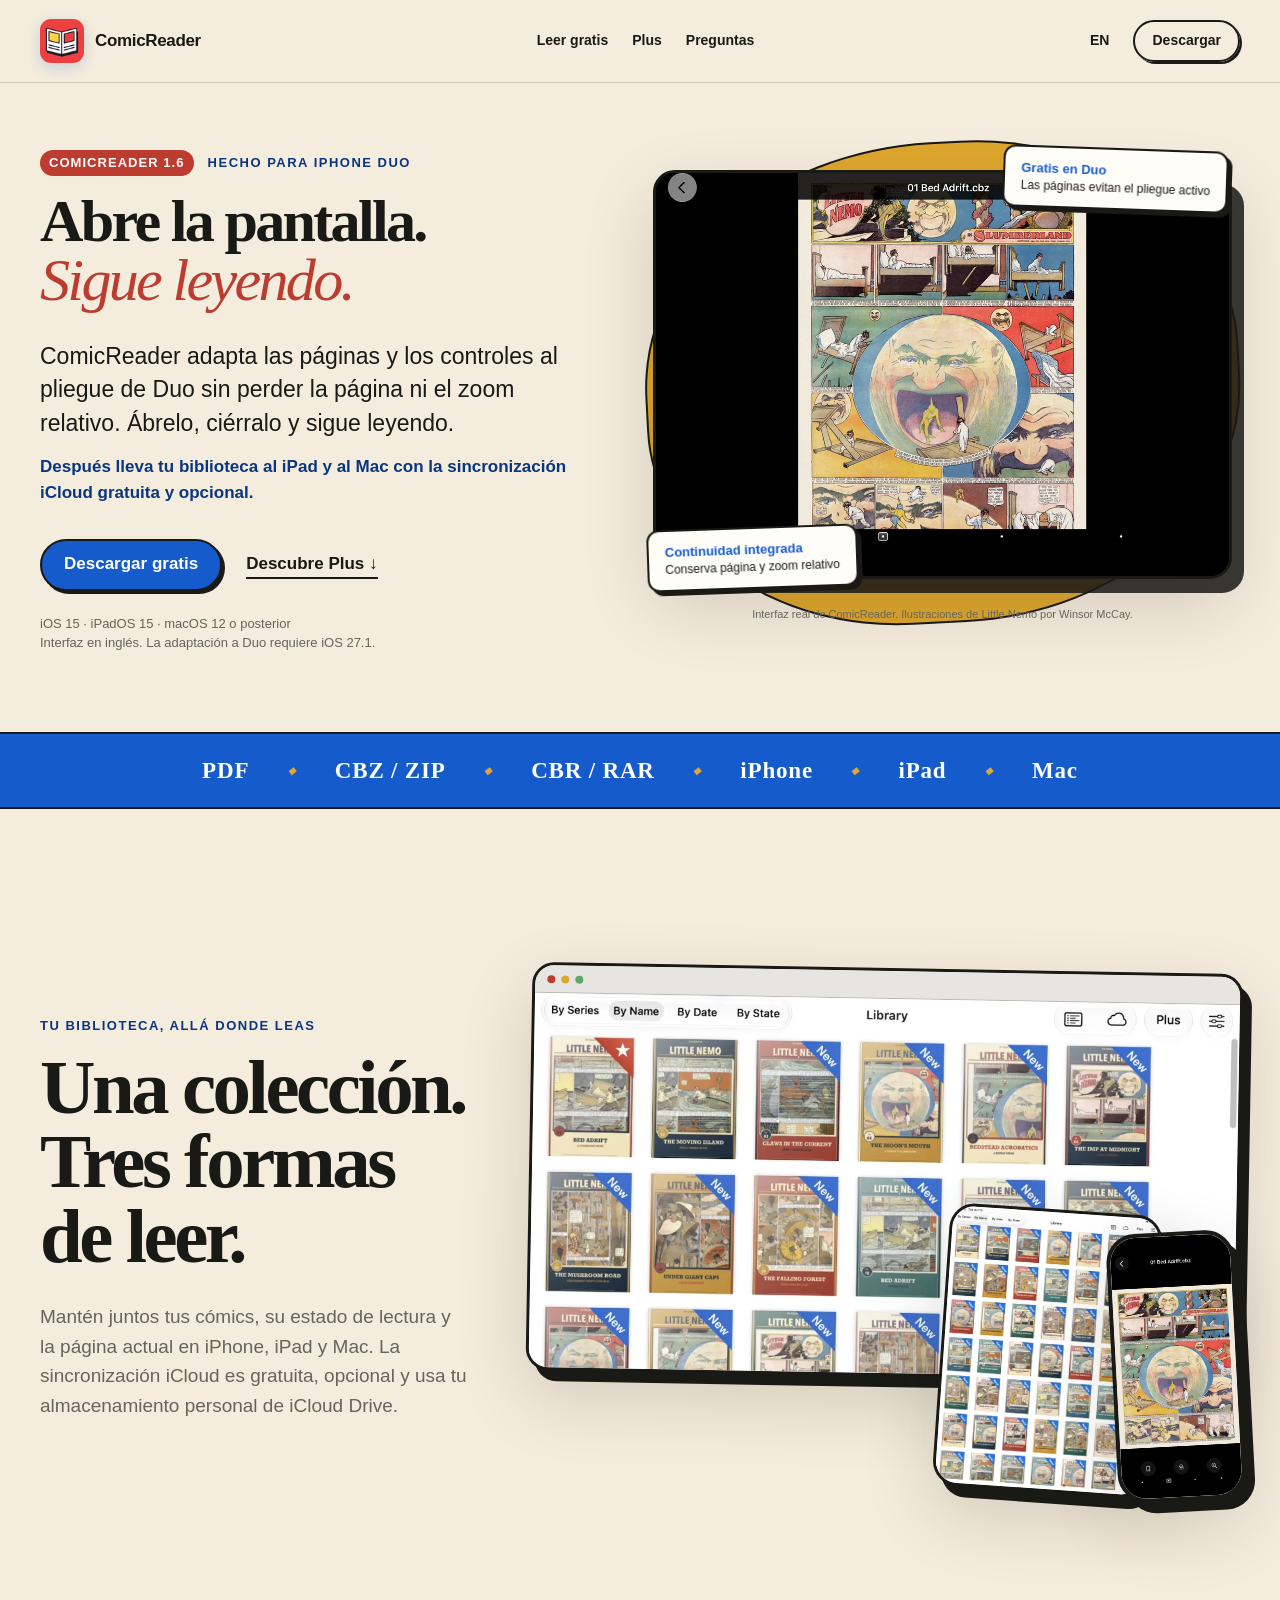
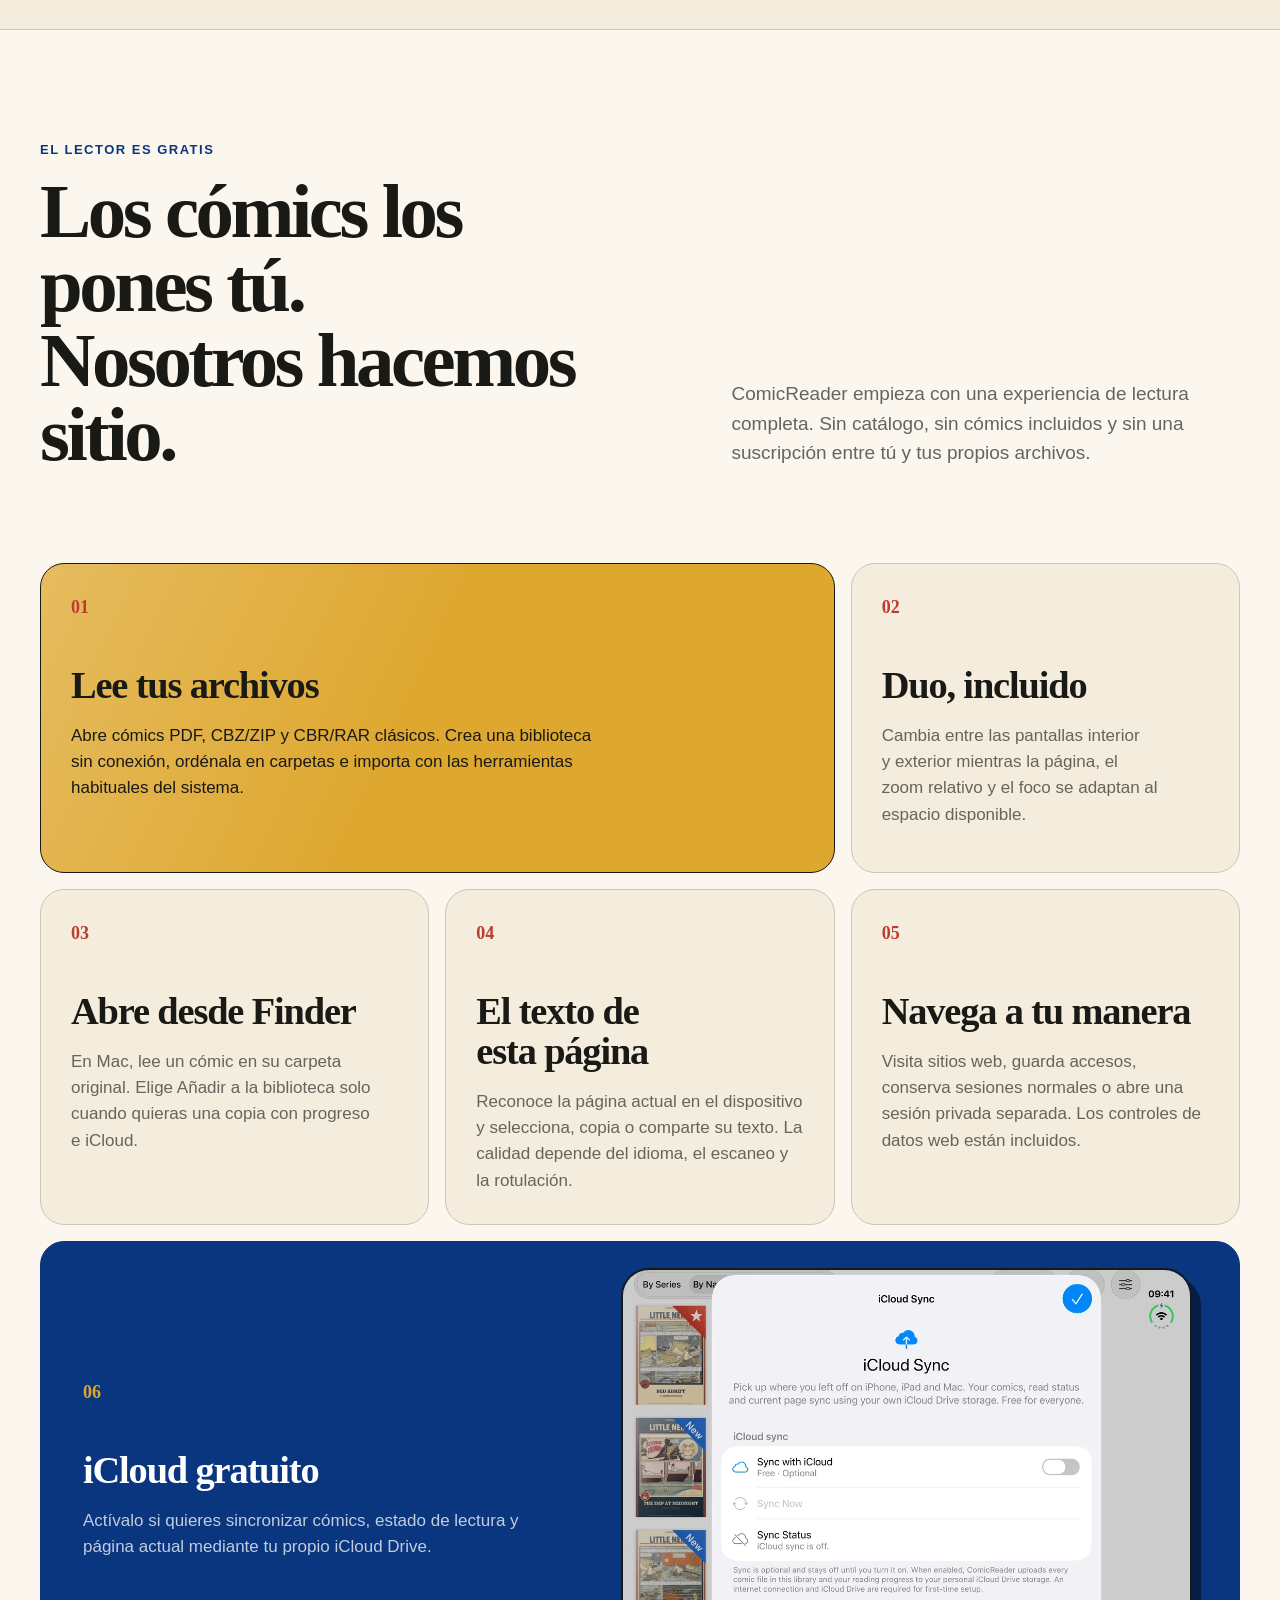
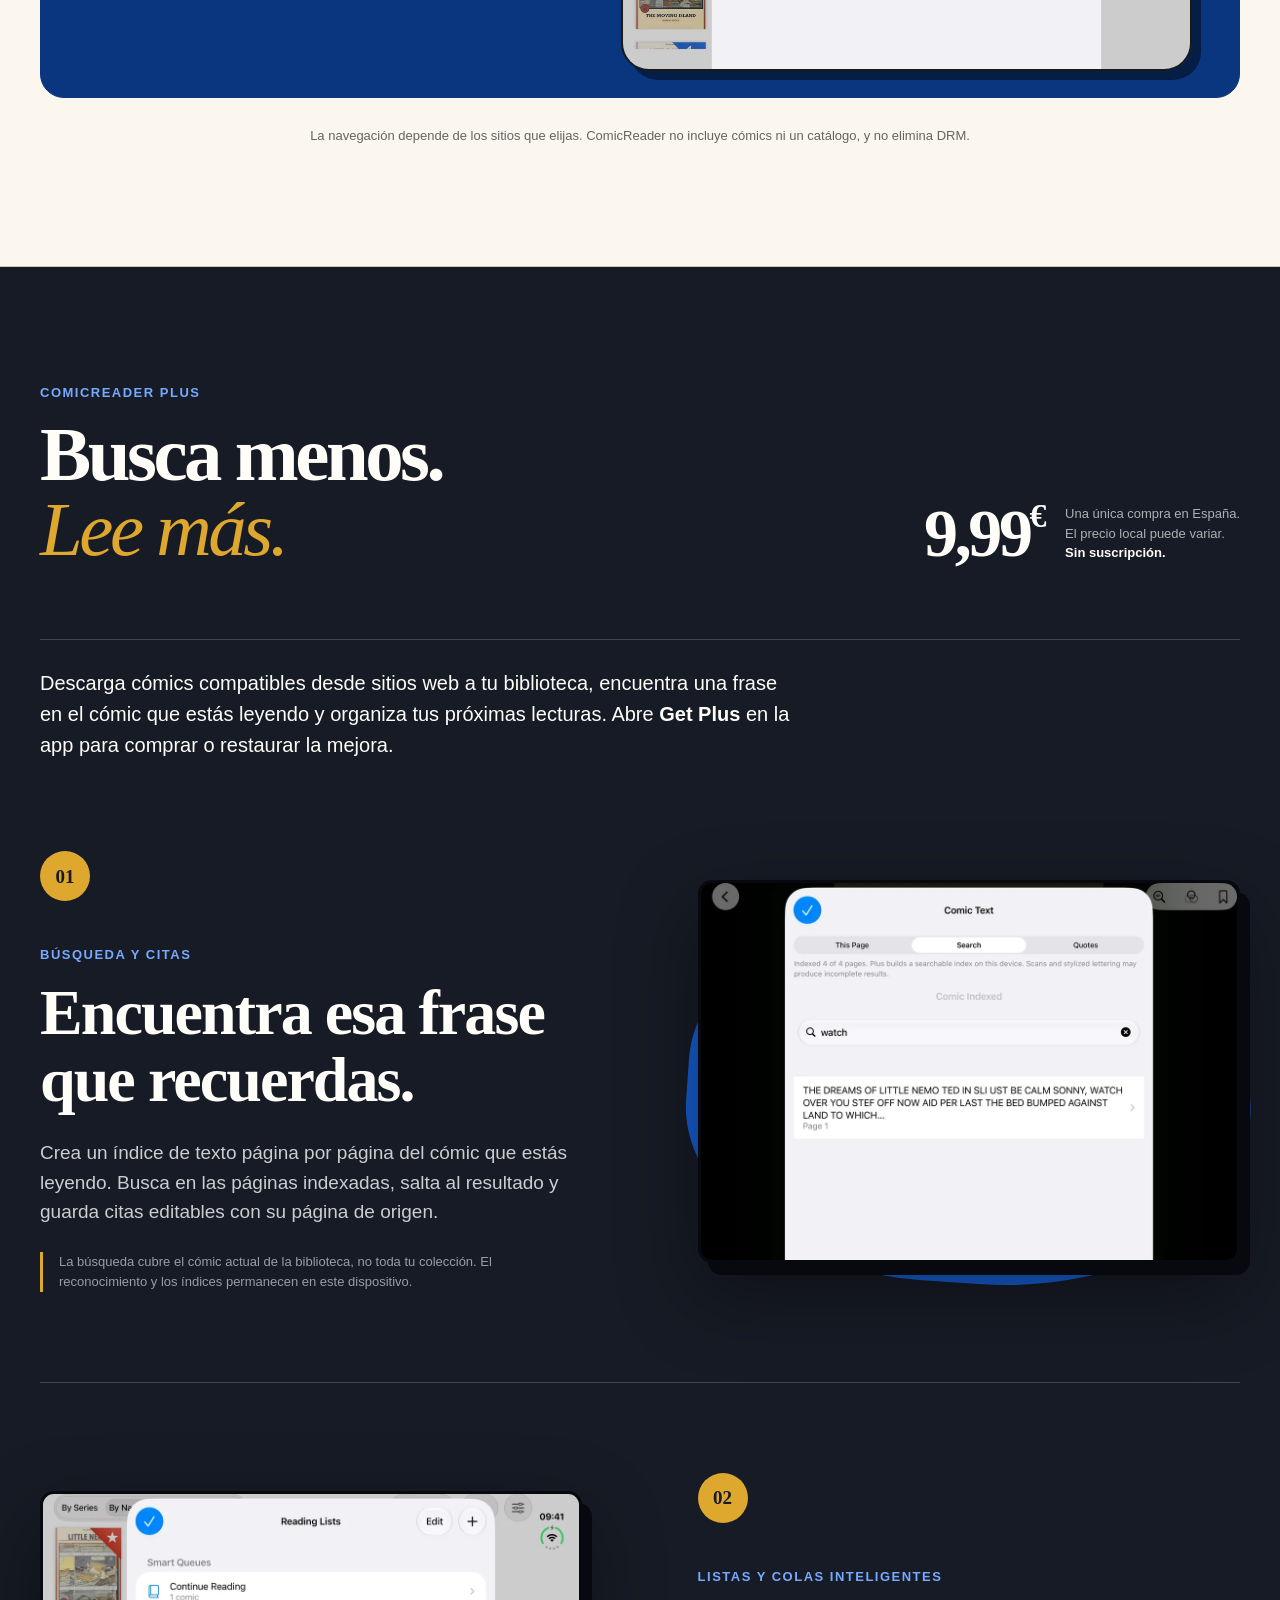
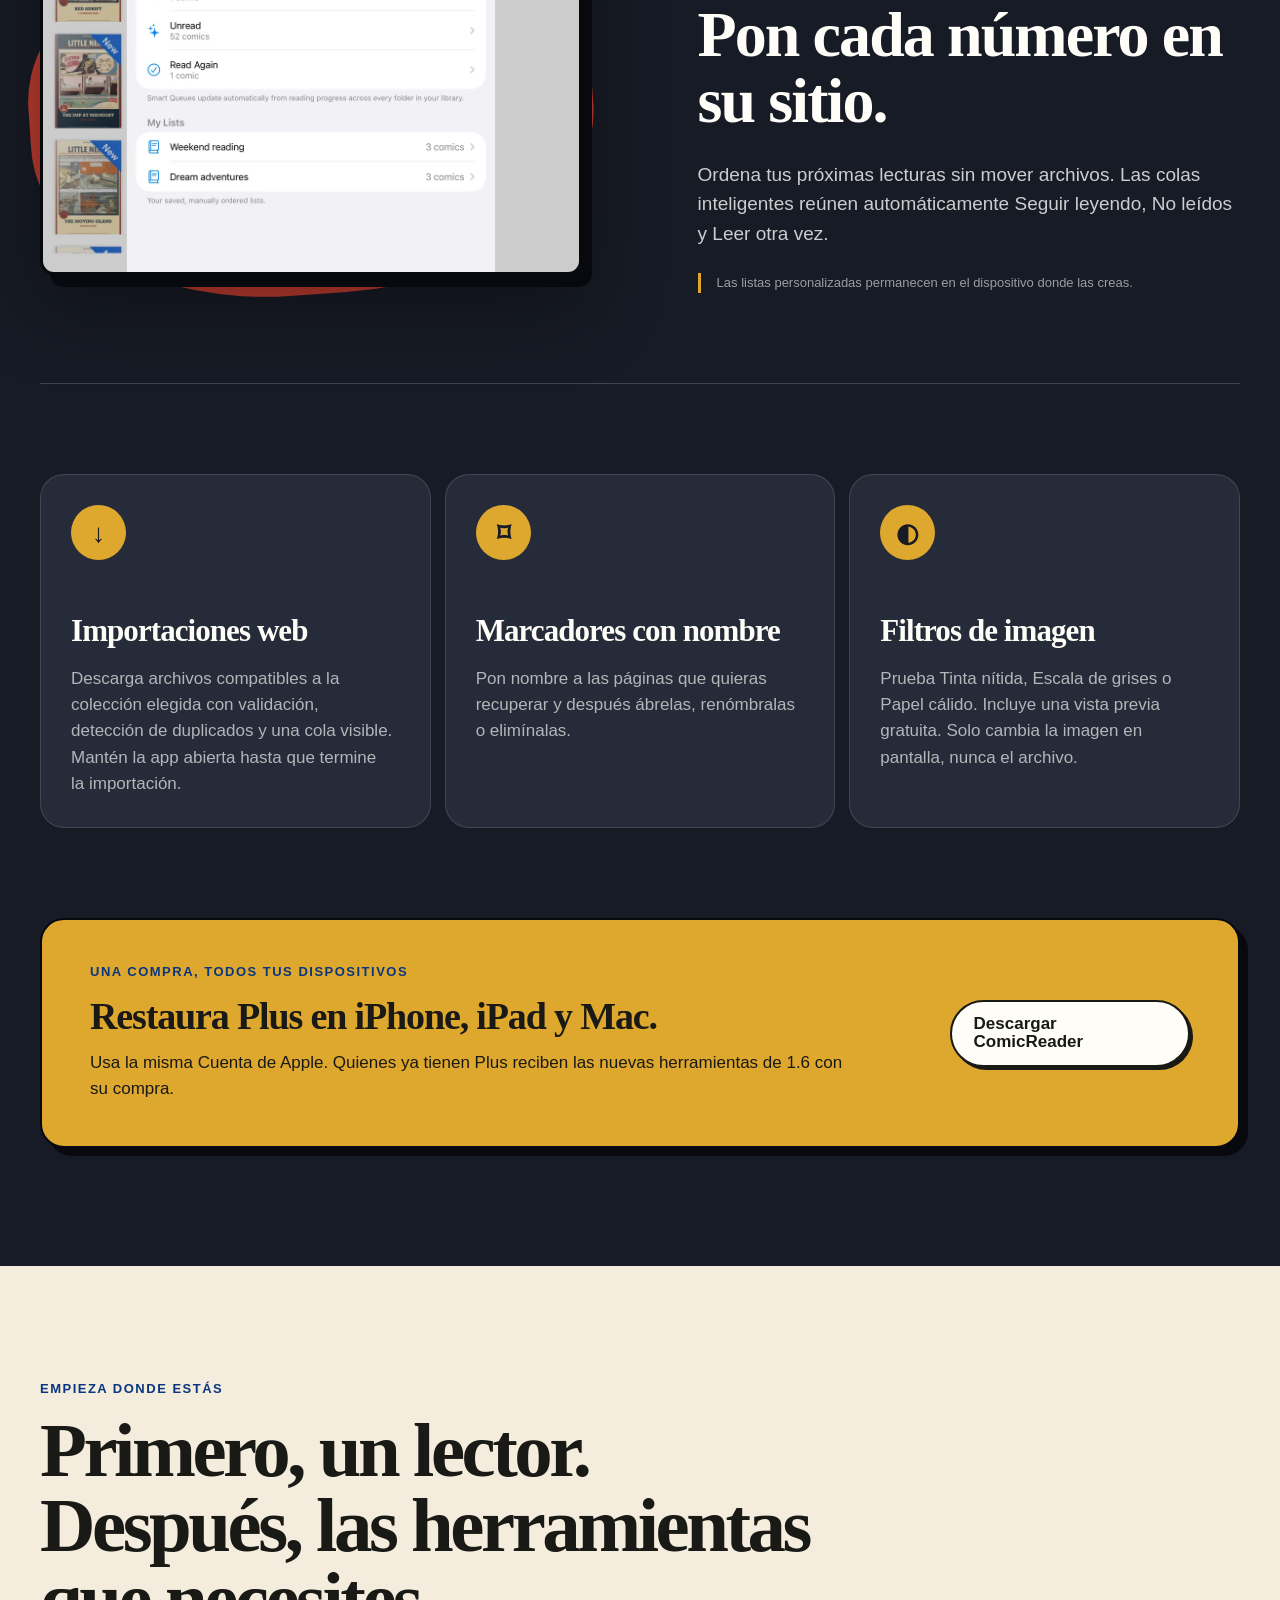
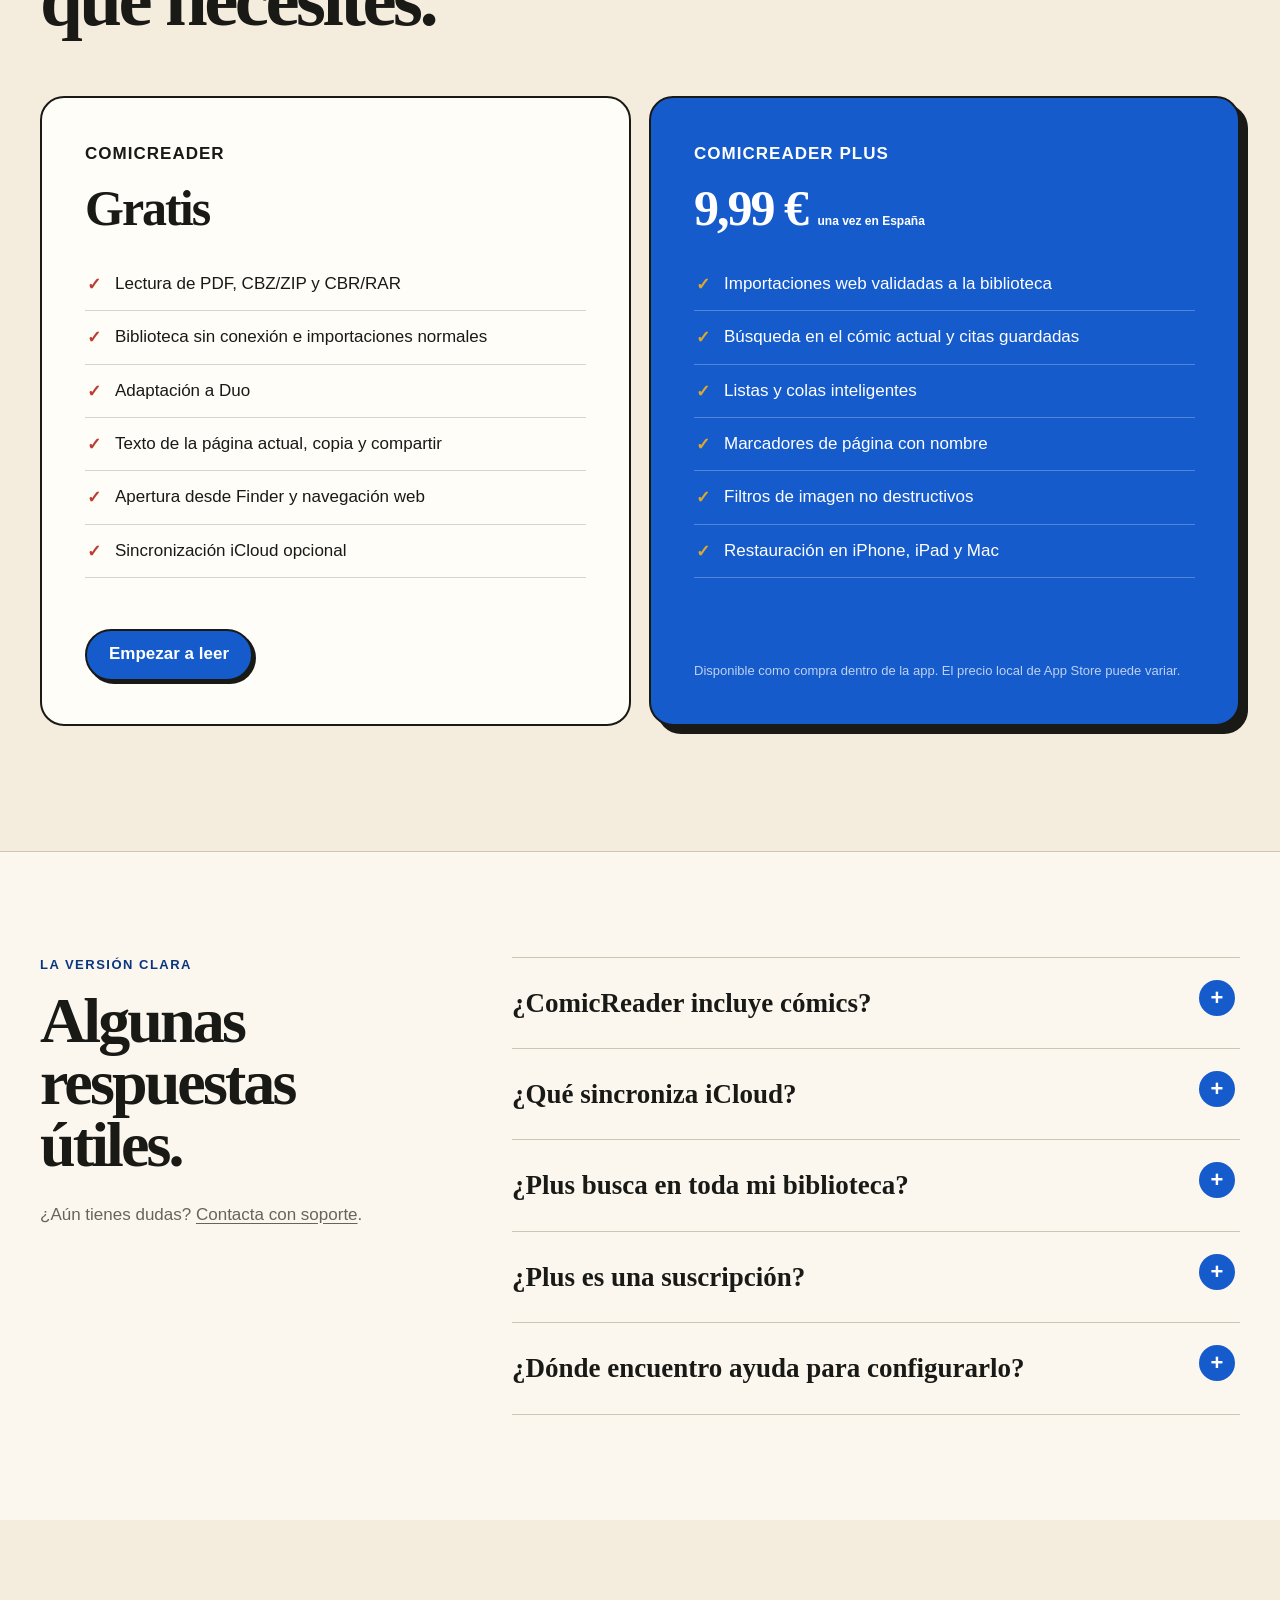
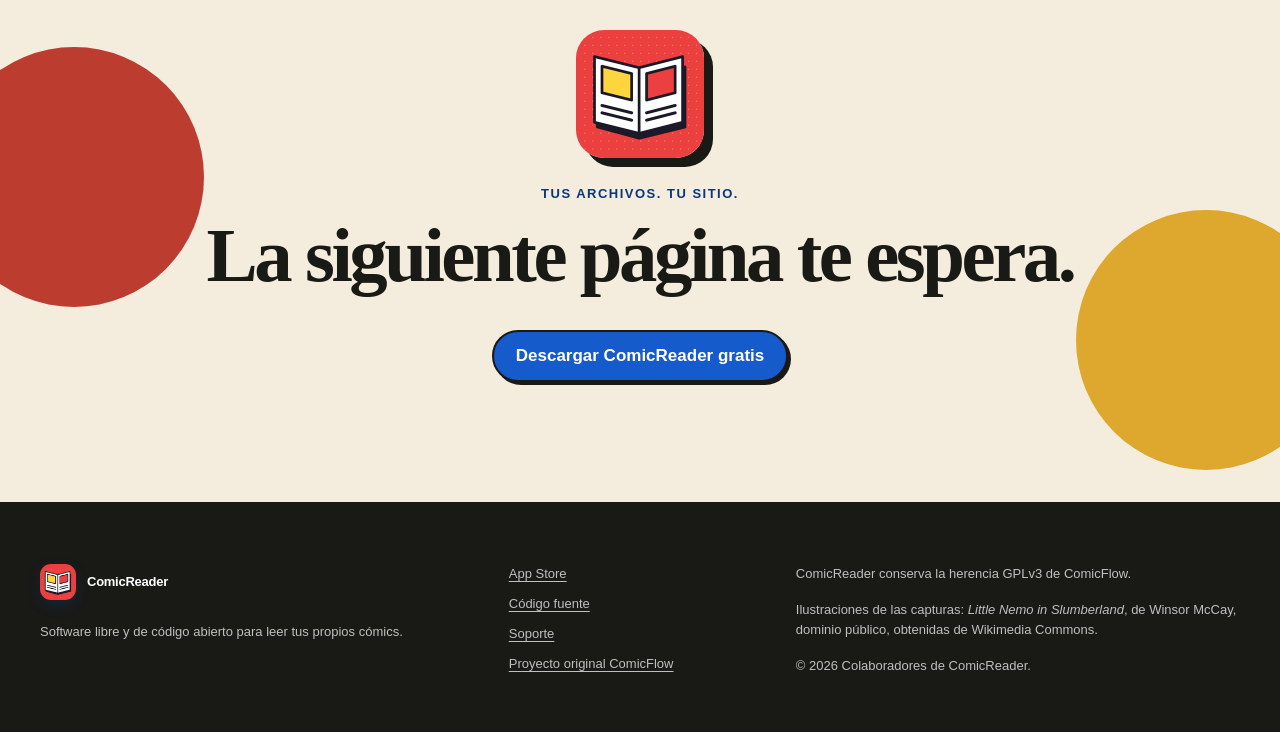
==== docs/es/index.html @ 84df13a5 "Promote ComicReader with bilingual download site and clear Plus pricing" ====
<!doctype html>
<html lang="es">
<head>
  <meta charset="utf-8">
  <meta name="viewport" content="width=device-width, initial-scale=1">
  <title>ComicReader — Tus cómics en iPhone, iPad y Mac</title>
  <meta name="description" content="Lee cómics PDF, CBZ y CBR gratis en iPhone, iPad y Mac. Sincronización iCloud opcional y gratuita, soporte para iPhone Duo y una única compra de Plus.">
  <meta name="theme-color" content="#f4ecdc">
  <meta name="color-scheme" content="light">
  <meta name="apple-itunes-app" content="app-id=1597314495, affiliate-data=pt=10014801&amp;ct=website_es_16&amp;mt=8">
  <link rel="canonical" href="https://pclemente.github.io/ComicReader/es/">
  <link rel="alternate" hreflang="en" href="https://pclemente.github.io/ComicReader/">
  <link rel="alternate" hreflang="es" href="https://pclemente.github.io/ComicReader/es/">
  <link rel="alternate" hreflang="x-default" href="https://pclemente.github.io/ComicReader/">
  <link rel="icon" href="../assets/app-icon.png" type="image/png">
  <link rel="apple-touch-icon" href="../assets/app-icon.png">
  <link rel="stylesheet" href="../styles.css">

  <meta property="og:type" content="website">
  <meta property="og:site_name" content="ComicReader">
  <meta property="og:title" content="ComicReader — Abre la pantalla. Sigue leyendo.">
  <meta property="og:description" content="Lleva tus cómics a iPhone Duo, iPad y Mac. Lee gratis, sincroniza con iCloud y añade Plus con una única compra opcional.">
  <meta property="og:url" content="https://pclemente.github.io/ComicReader/es/">
  <meta property="og:image" content="https://pclemente.github.io/ComicReader/assets/social.jpg">
  <meta property="og:image:width" content="1200">
  <meta property="og:image:height" content="630">
  <meta property="og:image:alt" content="ComicReader mostrando un cómic de Little Nemo en Mac">
  <meta name="twitter:card" content="summary_large_image">
  <meta name="twitter:title" content="ComicReader — Tus cómics en todas tus pantallas Apple">
  <meta name="twitter:description" content="Lee gratis en iPhone, iPad y Mac. iCloud opcional. Plus se compra una vez, sin suscripción.">
  <meta name="twitter:image" content="https://pclemente.github.io/ComicReader/assets/social.jpg">

  <script type="application/ld+json">
  {
    "@context": "https://schema.org",
    "@type": "SoftwareApplication",
    "name": "ComicReader",
    "description": "Un lector de código abierto para tus propios cómics PDF, CBZ y CBR en iPhone, iPad y Mac.",
    "applicationCategory": "MultimediaApplication",
    "operatingSystem": "iOS 15, iPadOS 15, macOS 12 o posterior",
    "softwareVersion": "1.6",
    "downloadUrl": "https://apps.apple.com/app/apple-store/id1597314495?pt=10014801&ct=website_es_16&mt=8",
    "license": "https://www.gnu.org/licenses/gpl-3.0.en.html",
    "offers": {
      "@type": "Offer",
      "price": "0",
      "priceCurrency": "EUR"
    }
  }
  </script>
</head>
<body>
  <a class="skip-link" href="#main">Saltar al contenido</a>

  <header class="site-header">
    <div class="nav-shell">
      <a class="brand" href="./" aria-label="Inicio de ComicReader">
        <img src="../assets/app-icon.png" alt="" width="44" height="44">
        <span>ComicReader</span>
      </a>
      <nav class="main-nav" aria-label="Navegación principal">
        <a href="#gratis">Leer gratis</a>
        <a href="#plus">Plus</a>
        <a href="#preguntas">Preguntas</a>
      </nav>
      <div class="nav-actions">
        <a class="language-link" href="../" lang="en" hreflang="en" aria-label="Read in English">EN</a>
        <a class="button button-small" href="https://apps.apple.com/app/apple-store/id1597314495?pt=10014801&amp;ct=website_es_16&amp;mt=8">Descargar</a>
      </div>
    </div>
  </header>

  <main id="main">
    <section class="hero section-shell" aria-labelledby="hero-title">
      <div class="hero-copy">
        <p class="eyebrow"><span>ComicReader 1.6</span> Hecho para iPhone Duo</p>
        <h1 id="hero-title">Abre la pantalla.<br><em>Sigue leyendo.</em></h1>
        <p class="hero-lede">ComicReader adapta las páginas y los controles al pliegue de Duo sin perder la página ni el zoom relativo. Ábrelo, ciérralo y sigue leyendo.</p>
        <p class="hero-continuity">Después lleva tu biblioteca al iPad y al Mac con la sincronización iCloud gratuita y opcional.</p>
        <div class="cta-row">
          <a class="button button-primary" href="https://apps.apple.com/app/apple-store/id1597314495?pt=10014801&amp;ct=website_es_16&amp;mt=8">Descargar gratis</a>
          <a class="text-link" href="#plus">Descubre Plus <span aria-hidden="true">↓</span></a>
        </div>
        <p class="compatibility">iOS 15 · iPadOS 15 · macOS 12 o posterior<br>Interfaz en inglés. La adaptación a Duo requiere iOS 27.1.</p>
      </div>

      <figure class="hero-visual">
        <div class="visual-note note-top"><strong>Gratis en Duo</strong><span>Las páginas evitan el pliegue activo</span></div>
        <div class="screenshot-frame duo-frame">
          <img src="../assets/duo-reader.webp" width="1100" height="774" alt="ComicReader mostrando una página de Little Nemo en la pantalla abierta del iPhone Duo" fetchpriority="high">
        </div>
        <div class="visual-note note-bottom"><strong>Continuidad integrada</strong><span>Conserva página y zoom relativo</span></div>
        <figcaption>Interfaz real de ComicReader. Ilustraciones de Little Nemo por Winsor McCay.</figcaption>
      </figure>
    </section>

    <section class="marquee" aria-label="Formatos y dispositivos compatibles">
      <div class="marquee-track">
        <span>PDF</span><i aria-hidden="true">◆</i><span>CBZ / ZIP</span><i aria-hidden="true">◆</i><span>CBR / RAR</span><i aria-hidden="true">◆</i><span>iPhone</span><i aria-hidden="true">◆</i><span>iPad</span><i aria-hidden="true">◆</i><span>Mac</span>
      </div>
    </section>

    <section class="devices section-shell" aria-labelledby="devices-title">
      <div class="section-intro">
        <p class="eyebrow">Tu biblioteca, allá donde leas</p>
        <h2 id="devices-title">Una colección.<br>Tres formas de leer.</h2>
        <p>Mantén juntos tus cómics, su estado de lectura y la página actual en iPhone, iPad y Mac. La sincronización iCloud es gratuita, opcional y usa tu almacenamiento personal de iCloud Drive.</p>
      </div>

      <div class="device-stage" aria-label="Interfaces de ComicReader en Mac, iPad y iPhone">
        <figure class="device device-mac">
          <div class="device-bar" aria-hidden="true"><span></span><span></span><span></span></div>
          <img src="../assets/mac-library.webp" width="1100" height="584" alt="Biblioteca de ComicReader en Mac" loading="lazy">
        </figure>
        <figure class="device device-ipad">
          <img src="../assets/ipad-library.webp" width="560" height="747" alt="Biblioteca de ComicReader en iPad" loading="lazy">
        </figure>
        <figure class="device device-iphone">
          <img src="../assets/iphone-reader.webp" width="430" height="935" alt="ComicReader mostrando una página de cómic en iPhone" loading="lazy">
        </figure>
      </div>
    </section>

    <section class="free-section" id="gratis" aria-labelledby="free-title">
      <div class="section-shell">
        <div class="free-heading">
          <div>
            <p class="eyebrow">El lector es gratis</p>
            <h2 id="free-title">Los cómics los pones tú.<br>Nosotros hacemos sitio.</h2>
          </div>
          <p>ComicReader empieza con una experiencia de lectura completa. Sin catálogo, sin cómics incluidos y sin una suscripción entre tú y tus propios archivos.</p>
        </div>

        <div class="feature-grid free-grid">
          <article class="feature-card feature-wide">
            <span class="feature-number">01</span>
            <h3>Lee tus archivos</h3>
            <p>Abre cómics PDF, CBZ/ZIP y CBR/RAR clásicos. Crea una biblioteca sin conexión, ordénala en carpetas e importa con las herramientas habituales del sistema.</p>
          </article>
          <article class="feature-card">
            <span class="feature-number">02</span>
            <h3>Duo, incluido</h3>
            <p>Cambia entre las pantallas interior y exterior mientras la página, el zoom relativo y el foco se adaptan al espacio disponible.</p>
          </article>
          <article class="feature-card">
            <span class="feature-number">03</span>
            <h3>Abre desde Finder</h3>
            <p>En Mac, lee un cómic en su carpeta original. Elige Añadir a la biblioteca solo cuando quieras una copia con progreso e iCloud.</p>
          </article>
          <article class="feature-card">
            <span class="feature-number">04</span>
            <h3>El texto de esta página</h3>
            <p>Reconoce la página actual en el dispositivo y selecciona, copia o comparte su texto. La calidad depende del idioma, el escaneo y la rotulación.</p>
          </article>
          <article class="feature-card">
            <span class="feature-number">05</span>
            <h3>Navega a tu manera</h3>
            <p>Visita sitios web, guarda accesos, conserva sesiones normales o abre una sesión privada separada. Los controles de datos web están incluidos.</p>
          </article>
          <article class="feature-card feature-cloud">
            <div>
              <span class="feature-number">06</span>
              <h3>iCloud gratuito</h3>
              <p>Actívalo si quieres sincronizar cómics, estado de lectura y página actual mediante tu propio iCloud Drive.</p>
            </div>
            <img src="../assets/icloud.webp" width="1100" height="774" alt="Pantalla de sincronización iCloud opcional de ComicReader" loading="lazy">
          </article>
        </div>
        <p class="section-footnote">La navegación depende de los sitios que elijas. ComicReader no incluye cómics ni un catálogo, y no elimina DRM.</p>
      </div>
    </section>

    <section class="plus-section" id="plus" aria-labelledby="plus-title">
      <div class="section-shell">
        <div class="plus-hero">
          <div>
            <p class="eyebrow">ComicReader Plus</p>
            <h2 id="plus-title">Busca menos.<br><em>Lee más.</em></h2>
          </div>
          <div class="price-block">
            <p class="price">9,99<span>€</span></p>
            <p>Una única compra en España.<br>El precio local puede variar.<br><strong>Sin suscripción.</strong></p>
          </div>
        </div>

        <p class="plus-intro">Descarga cómics compatibles desde sitios web a tu biblioteca, encuentra una frase en el cómic que estás leyendo y organiza tus próximas lecturas. Abre <strong>Get Plus</strong> en la app para comprar o restaurar la mejora.</p>

        <div class="plus-story plus-story-search">
          <div class="plus-copy">
            <span class="plus-index">01</span>
            <p class="eyebrow">Búsqueda y citas</p>
            <h3>Encuentra esa frase que recuerdas.</h3>
            <p>Crea un índice de texto página por página del cómic que estás leyendo. Busca en las páginas indexadas, salta al resultado y guarda citas editables con su página de origen.</p>
            <p class="precise-note">La búsqueda cubre el cómic actual de la biblioteca, no toda tu colección. El reconocimiento y los índices permanecen en este dispositivo.</p>
          </div>
          <figure class="plus-shot">
            <img src="../assets/plus-search.webp" width="1100" height="774" alt="ComicReader Plus buscando texto reconocido en el cómic actual" loading="lazy">
          </figure>
        </div>

        <div class="plus-story plus-story-lists">
          <figure class="plus-shot">
            <img src="../assets/plus-lists.webp" width="1100" height="774" alt="Listas de lectura y colas inteligentes de ComicReader Plus" loading="lazy">
          </figure>
          <div class="plus-copy">
            <span class="plus-index">02</span>
            <p class="eyebrow">Listas y colas inteligentes</p>
            <h3>Pon cada número en su sitio.</h3>
            <p>Ordena tus próximas lecturas sin mover archivos. Las colas inteligentes reúnen automáticamente Seguir leyendo, No leídos y Leer otra vez.</p>
            <p class="precise-note">Las listas personalizadas permanecen en el dispositivo donde las creas.</p>
          </div>
        </div>

        <div class="plus-tools">
          <article>
            <span aria-hidden="true">↓</span>
            <h3>Importaciones web</h3>
            <p>Descarga archivos compatibles a la colección elegida con validación, detección de duplicados y una cola visible. Mantén la app abierta hasta que termine la importación.</p>
          </article>
          <article>
            <span aria-hidden="true">⌑</span>
            <h3>Marcadores con nombre</h3>
            <p>Pon nombre a las páginas que quieras recuperar y después ábrelas, renómbralas o elimínalas.</p>
          </article>
          <article>
            <span aria-hidden="true">◐</span>
            <h3>Filtros de imagen</h3>
            <p>Prueba Tinta nítida, Escala de grises o Papel cálido. Incluye una vista previa gratuita. Solo cambia la imagen en pantalla, nunca el archivo.</p>
          </article>
        </div>

        <div class="purchase-banner">
          <div>
            <p class="eyebrow">Una compra, todos tus dispositivos</p>
            <h3>Restaura Plus en iPhone, iPad y Mac.</h3>
            <p>Usa la misma Cuenta de Apple. Quienes ya tienen Plus reciben las nuevas herramientas de 1.6 con su compra.</p>
          </div>
          <a class="button button-light" href="https://apps.apple.com/app/apple-store/id1597314495?pt=10014801&amp;ct=website_es_16&amp;mt=8">Descargar ComicReader</a>
        </div>
      </div>
    </section>

    <section class="choice-section section-shell" aria-labelledby="choice-title">
      <div class="section-intro compact-intro">
        <p class="eyebrow">Empieza donde estás</p>
        <h2 id="choice-title">Primero, un lector.<br>Después, las herramientas que necesites.</h2>
      </div>
      <div class="choice-grid">
        <article class="choice-card choice-free">
          <p class="choice-label">ComicReader</p>
          <p class="choice-price">Gratis</p>
          <ul>
            <li>Lectura de PDF, CBZ/ZIP y CBR/RAR</li>
            <li>Biblioteca sin conexión e importaciones normales</li>
            <li>Adaptación a Duo</li>
            <li>Texto de la página actual, copia y compartir</li>
            <li>Apertura desde Finder y navegación web</li>
            <li>Sincronización iCloud opcional</li>
          </ul>
          <a class="button button-primary" href="https://apps.apple.com/app/apple-store/id1597314495?pt=10014801&amp;ct=website_es_16&amp;mt=8">Empezar a leer</a>
        </article>
        <article class="choice-card choice-plus">
          <p class="choice-label">ComicReader Plus</p>
          <p class="choice-price">9,99 € <small>una vez en España</small></p>
          <ul>
            <li>Importaciones web validadas a la biblioteca</li>
            <li>Búsqueda en el cómic actual y citas guardadas</li>
            <li>Listas y colas inteligentes</li>
            <li>Marcadores de página con nombre</li>
            <li>Filtros de imagen no destructivos</li>
            <li>Restauración en iPhone, iPad y Mac</li>
          </ul>
          <p class="in-app-note">Disponible como compra dentro de la app. El precio local de App Store puede variar.</p>
        </article>
      </div>
    </section>

    <section class="faq-section" id="preguntas" aria-labelledby="faq-title">
      <div class="section-shell faq-layout">
        <div class="faq-heading">
          <p class="eyebrow">La versión clara</p>
          <h2 id="faq-title">Algunas respuestas útiles.</h2>
          <p>¿Aún tienes dudas? <a href="https://pabloclementeperez.wordpress.com/support/">Contacta con soporte</a>.</p>
        </div>
        <div class="faq-list">
          <details>
            <summary>¿ComicReader incluye cómics?</summary>
            <p>No. Tú aportas tus archivos compatibles y eliges los sitios web que visitas. ComicReader no incluye catálogo, cómics ni eliminación de DRM.</p>
          </details>
          <details>
            <summary>¿Qué sincroniza iCloud?</summary>
            <p>Si lo activas, los archivos de tu biblioteca, el estado de lectura y la página actual se sincronizan mediante tu almacenamiento personal de iCloud Drive. Requiere espacio suficiente y conexión a internet.</p>
          </details>
          <details>
            <summary>¿Plus busca en toda mi biblioteca?</summary>
            <p>No. Plus indexa y busca en el cómic actual de la biblioteca. Los índices, citas, listas y marcadores permanecen en cada dispositivo y no se incluyen en iCloud.</p>
          </details>
          <details>
            <summary>¿Plus es una suscripción?</summary>
            <p>No. Plus es una compra no consumible: 9,99 € como precio base en España, con el precio local que muestre App Store. Restáurala en tus dispositivos con la misma Cuenta de Apple.</p>
          </details>
          <details>
            <summary>¿Dónde encuentro ayuda para configurarlo?</summary>
            <p>Consulta las guías técnicas en inglés para <a href="https://github.com/pclemente/ComicReader/blob/main/docs/MacDocuments.md">abrir cómics en Mac</a> y para <a href="https://github.com/pclemente/ComicReader/blob/main/docs/WebBrowser.md">navegar e importar desde sitios web</a>.</p>
          </details>
        </div>
      </div>
    </section>

    <section class="final-cta" aria-labelledby="final-title">
      <div class="section-shell">
        <img src="../assets/app-icon.png" width="128" height="128" alt="Icono de la app ComicReader" loading="lazy">
        <p class="eyebrow">Tus archivos. Tu sitio.</p>
        <h2 id="final-title">La siguiente página te espera.</h2>
        <a class="button button-primary" href="https://apps.apple.com/app/apple-store/id1597314495?pt=10014801&amp;ct=website_es_16&amp;mt=8">Descargar ComicReader gratis</a>
      </div>
    </section>
  </main>

  <footer class="site-footer">
    <div class="section-shell footer-grid">
      <div>
        <a class="brand footer-brand" href="./" aria-label="ComicReader home">
          <img src="../assets/app-icon.png" alt="" width="36" height="36">
          <span>ComicReader</span>
        </a>
        <p>Software libre y de código abierto para leer tus propios cómics.</p>
      </div>
      <nav aria-label="Enlaces del proyecto">
        <a href="https://apps.apple.com/app/apple-store/id1597314495?pt=10014801&amp;ct=website_es_16&amp;mt=8">App Store</a>
        <a href="https://github.com/pclemente/ComicReader">Código fuente</a>
        <a href="https://pabloclementeperez.wordpress.com/support/">Soporte</a>
        <a href="https://github.com/swisspol/ComicFlow">Proyecto original ComicFlow</a>
      </nav>
      <div class="footer-notes">
        <p>ComicReader conserva la herencia GPLv3 de ComicFlow.</p>
        <p>Ilustraciones de las capturas: <cite>Little Nemo in Slumberland</cite>, de Winsor McCay, dominio público, obtenidas de Wikimedia Commons.</p>
        <p>© 2026 Colaboradores de ComicReader.</p>
      </div>
    </div>
  </footer>
</body>
</html>
---- docs/styles.css ----
:root {
  --paper: #f4ecdc;
  --paper-light: #fbf7ef;
  --ink: #191916;
  --muted: #67645d;
  --line: #cfc5b4;
  --blue: #155bcc;
  --blue-dark: #0a367f;
  --red: #bd3c30;
  --gold: #dea72e;
  --night: #171b25;
  --night-soft: #252b38;
  --white: #fffdf8;
  --radius: 24px;
  --shadow: 0 26px 70px rgba(35, 29, 18, .16);
  --sans: -apple-system, BlinkMacSystemFont, "Segoe UI", sans-serif;
  --serif: Iowan Old Style, Baskerville, "Times New Roman", serif;
}

* {
  box-sizing: border-box;
}

html {
  scroll-behavior: smooth;
}

main {
  overflow-x: clip;
}


body {
  margin: 0;
  color: var(--ink);
  background: var(--paper);
  font-family: var(--sans);
  font-size: 17px;
  line-height: 1.55;
  text-rendering: optimizeLegibility;
  -webkit-font-smoothing: antialiased;
}

img {
  display: block;
  max-width: 100%;
  height: auto;
}

a {
  color: inherit;
  text-underline-offset: .2em;
}

a:hover {
  text-decoration-thickness: 2px;
}

button,
a {
  -webkit-tap-highlight-color: transparent;
}

:focus-visible {
  outline: 3px solid var(--blue);
  outline-offset: 4px;
}

.skip-link {
  position: fixed;
  top: 12px;
  left: 12px;
  z-index: 100;
  padding: 10px 16px;
  color: white;
  background: var(--ink);
  border-radius: 8px;
  transform: translateY(-150%);
}

.skip-link:focus {
  transform: translateY(0);
}

.section-shell,
.nav-shell {
  width: min(1200px, calc(100% - 48px));
  margin-inline: auto;
}

.site-header {
  position: relative;
  z-index: 20;
  border-bottom: 1px solid rgba(25, 25, 22, .16);
}

.nav-shell {
  display: flex;
  align-items: center;
  justify-content: space-between;
  min-height: 82px;
  gap: 28px;
}

.brand {
  display: inline-flex;
  align-items: center;
  gap: 11px;
  font-weight: 800;
  letter-spacing: -.02em;
  text-decoration: none;
}

.brand img {
  border-radius: 11px;
  box-shadow: 0 5px 14px rgba(21, 91, 204, .18);
}

.main-nav,
.nav-actions {
  display: flex;
  align-items: center;
  gap: 24px;
}

.main-nav a,
.language-link {
  font-size: 14px;
  font-weight: 750;
  text-decoration: none;
}

.main-nav a:hover,
.language-link:hover {
  color: var(--blue);
}

.button {
  display: inline-flex;
  align-items: center;
  justify-content: center;
  min-height: 52px;
  padding: 13px 22px;
  border: 2px solid var(--ink);
  border-radius: 999px;
  font-weight: 800;
  line-height: 1.1;
  text-decoration: none;
  box-shadow: 3px 3px 0 var(--ink);
  transition: transform .18s ease, box-shadow .18s ease, background-color .18s ease;
}

.button:hover {
  transform: translate(-1px, -1px);
  box-shadow: 5px 5px 0 var(--ink);
}

.button-small {
  min-height: 42px;
  padding: 10px 17px;
  font-size: 14px;
  box-shadow: 2px 2px 0 var(--ink);
}

.button-primary {
  color: white;
  background: var(--blue);
}

.button-light {
  color: var(--ink);
  background: var(--white);
}

.hero {
  display: grid;
  grid-template-columns: minmax(0, 1fr) minmax(420px, 1.1fr);
  align-items: center;
  min-height: 610px;
  padding-block: 42px 54px;
  gap: 64px;
}

.eyebrow {
  margin: 0 0 16px;
  color: var(--blue-dark);
  font-size: 13px;
  font-weight: 850;
  letter-spacing: .115em;
  line-height: 1.3;
  text-transform: uppercase;
}

.eyebrow span {
  display: inline-block;
  margin-right: 9px;
  padding: 5px 9px 4px;
  color: white;
  background: var(--red);
  border-radius: 999px;
  letter-spacing: .08em;
}

h1,
h2,
h3,
p {
  text-wrap: pretty;
}

h1,
h2 {
  margin: 0;
  font-family: var(--serif);
  font-weight: 700;
  letter-spacing: -.045em;
  line-height: .97;
}

h1 {
  max-width: 690px;
  font-size: clamp(50px, 4.7vw, 68px);
}

h2 {
  font-size: clamp(49px, 6vw, 82px);
}

h1 em,
h2 em {
  color: var(--red);
  font-weight: 500;
}

.hero-lede {
  max-width: 600px;
  margin: 31px 0 0;
  font-size: clamp(19px, 2vw, 23px);
  line-height: 1.45;
}

.hero-continuity {
  max-width: 560px;
  margin: 14px 0 0;
  color: var(--blue-dark);
  font-weight: 750;
}

.cta-row {
  display: flex;
  align-items: center;
  flex-wrap: wrap;
  margin-top: 32px;
  gap: 24px;
}

.text-link {
  font-weight: 800;
  text-decoration: none;
  border-bottom: 2px solid currentColor;
}

.compatibility {
  margin: 23px 0 0;
  color: var(--muted);
  font-size: 13px;
  line-height: 1.5;
}

.hero-visual {
  position: relative;
  margin: 0;
  padding: 45px 8px 55px;
}

.hero-visual::before {
  position: absolute;
  inset: 3% 0 10%;
  z-index: -1;
  content: "";
  background: var(--gold);
  border: 2px solid var(--ink);
  border-radius: 50% 45% 48% 43%;
  transform: rotate(-3deg);
}

.screenshot-frame {
  overflow: hidden;
  background: #020202;
  border: 3px solid var(--ink);
  box-shadow: 12px 14px 0 rgba(25, 25, 22, .85), var(--shadow);
}

.duo-frame {
  max-width: 630px;
  margin-inline: auto;
  border-radius: 22px;
}

.visual-note {
  position: absolute;
  z-index: 3;
  display: flex;
  flex-direction: column;
  min-width: 200px;
  padding: 12px 16px;
  background: var(--white);
  border: 2px solid var(--ink);
  border-radius: 12px;
  box-shadow: 4px 4px 0 var(--ink);
  font-size: 12px;
  line-height: 1.35;
}

.visual-note strong {
  color: var(--blue);
  font-size: 13px;
}

.note-top {
  top: 23px;
  right: 12px;
  transform: rotate(2deg);
}

.note-bottom {
  bottom: 90px;
  left: 2px;
  transform: rotate(-2deg);
}

.hero-visual figcaption {
  margin-top: 27px;
  color: var(--muted);
  font-size: 11px;
  text-align: center;
}

.marquee {
  overflow: hidden;
  padding-block: 19px 18px;
  color: white;
  background: var(--blue);
  border-block: 2px solid var(--ink);
}

.marquee-track {
  display: flex;
  align-items: center;
  justify-content: center;
  min-width: max-content;
  gap: clamp(18px, 3vw, 48px);
  margin-inline: auto;
  padding-inline: 24px;
  font-family: var(--serif);
  font-size: clamp(16px, 1.8vw, 23px);
  font-weight: 700;
  letter-spacing: .035em;
}

.marquee-track i {
  color: var(--gold);
  font-size: 10px;
}

.devices {
  display: grid;
  grid-template-columns: .75fr 1.25fr;
  align-items: center;
  min-height: 820px;
  padding-block: 116px;
  gap: 62px;
}

.section-intro > p:last-child {
  max-width: 530px;
  margin: 28px 0 0;
  color: var(--muted);
  font-size: 19px;
}

.device-stage {
  position: relative;
  min-height: 545px;
}

.device {
  position: absolute;
  overflow: hidden;
  margin: 0;
  background: #fff;
  border: 3px solid var(--ink);
  box-shadow: 9px 11px 0 var(--ink), var(--shadow);
}

.device-mac {
  top: 22px;
  right: 0;
  left: 0;
  border-radius: 22px;
  transform: rotate(1deg);
}

.device-bar {
  display: flex;
  align-items: center;
  height: 28px;
  padding-left: 12px;
  gap: 6px;
  background: #e7e5e1;
  border-bottom: 1px solid #bcb9b1;
}

.device-bar span {
  width: 8px;
  height: 8px;
  background: var(--red);
  border-radius: 50%;
}

.device-bar span:nth-child(2) {
  background: var(--gold);
}

.device-bar span:nth-child(3) {
  background: #5ba869;
}

.device-ipad {
  right: 12%;
  bottom: 0;
  width: 30%;
  border-radius: 25px;
  transform: rotate(4deg);
}

.device-iphone {
  right: 0;
  bottom: -10px;
  width: 18%;
  border-width: 4px;
  border-radius: 29px;
  transform: rotate(-3deg);
}

.free-section {
  padding-block: 112px 120px;
  background: var(--paper-light);
  border-block: 1px solid var(--line);
}

.free-heading {
  display: grid;
  grid-template-columns: 1.1fr .9fr;
  align-items: end;
  margin-bottom: 90px;
  gap: 70px;
}

.free-heading > p {
  margin: 0 0 5px;
  color: var(--muted);
  font-size: 19px;
}

.feature-grid {
  display: grid;
  grid-template-columns: repeat(3, 1fr);
  gap: 16px;
}

.feature-card {
  min-height: 310px;
  padding: 30px;
  background: var(--paper);
  border: 1px solid var(--line);
  border-radius: var(--radius);
}

.feature-wide {
  grid-column: span 2;
  padding-right: 28%;
  background-color: var(--gold);
  background-image: linear-gradient(115deg, rgba(255, 255, 255, .24), transparent 48%);
  border-color: var(--ink);
}

.feature-number {
  display: block;
  margin-bottom: 44px;
  color: var(--red);
  font-family: var(--serif);
  font-size: 18px;
  font-weight: 700;
}

.feature-card h3,
.plus-copy h3,
.plus-tools h3,
.purchase-banner h3 {
  margin: 0;
  font-family: var(--serif);
  font-size: clamp(29px, 3vw, 42px);
  letter-spacing: -.03em;
  line-height: 1.04;
}

.feature-card p {
  margin: 17px 0 0;
  color: var(--muted);
}

.feature-wide p {
  color: var(--ink);
}

.feature-cloud {
  display: grid;
  grid-column: span 3;
  grid-template-columns: .85fr 1.15fr;
  align-items: center;
  max-height: 480px;
  overflow: hidden;
  padding: 0 0 0 42px;
  color: white;
  background: var(--blue-dark);
  border-color: var(--blue-dark);
}

.feature-cloud .feature-number {
  color: var(--gold);
}

.feature-cloud p {
  color: rgba(255, 255, 255, .75);
}

.feature-cloud img {
  width: 86%;
  margin: 26px auto;
  border: 2px solid var(--ink);
  border-radius: 28px;
  box-shadow: 9px 9px 0 rgba(0, 0, 0, .45);
}

.section-footnote {
  max-width: 850px;
  margin: 28px auto 0;
  color: var(--muted);
  font-size: 13px;
  text-align: center;
}

.plus-section {
  padding-block: 118px;
  color: var(--white);
  background: var(--night);
}

.plus-section .eyebrow {
  color: #77a9ff;
}

.plus-hero {
  display: grid;
  grid-template-columns: 1fr auto;
  align-items: end;
  padding-bottom: 72px;
  border-bottom: 1px solid rgba(255, 255, 255, .18);
  gap: 50px;
}

.plus-hero h2 em {
  color: var(--gold);
}

.price-block {
  display: flex;
  align-items: center;
  gap: 22px;
}

.price-block > p:last-child {
  margin: 0;
  color: rgba(255, 255, 255, .65);
  font-size: 13px;
  line-height: 1.5;
}

.price-block strong {
  color: var(--white);
}

.price {
  margin: 0;
  font-family: var(--serif);
  font-size: 68px;
  font-weight: 700;
  letter-spacing: -.05em;
  line-height: 1;
}

.price span {
  font-size: .5em;
  vertical-align: top;
}

.plus-story {
  display: grid;
  grid-template-columns: 1fr 1fr;
  align-items: center;
  min-height: 580px;
  padding-block: 90px;
  gap: clamp(50px, 9vw, 120px);
  border-bottom: 1px solid rgba(255, 255, 255, .18);
}

.plus-index {
  display: inline-flex;
  align-items: center;
  justify-content: center;
  width: 50px;
  height: 50px;
  margin-bottom: 46px;
  color: var(--night);
  background: var(--gold);
  border-radius: 50%;
  font-family: var(--serif);
  font-size: 19px;
  font-weight: 700;
}

.plus-copy h3 {
  font-size: clamp(42px, 5vw, 65px);
}

.plus-copy > p:not(.eyebrow):not(.precise-note) {
  margin: 25px 0 0;
  color: rgba(255, 255, 255, .78);
  font-size: 19px;
}

.precise-note {
  margin: 25px 0 0;
  padding-left: 16px;
  color: rgba(255, 255, 255, .57);
  border-left: 3px solid var(--gold);
  font-size: 13px;
}

.plus-shot {
  position: relative;
  width: min(100%, 440px);
  margin: 0 auto;
}

.plus-shot::before {
  position: absolute;
  inset: 8% -2% -5%;
  z-index: 0;
  content: "";
  background: var(--blue);
  border-radius: 45% 50% 46% 44%;
  transform: rotate(4deg);
}

.plus-story-lists .plus-shot::before {
  background: var(--red);
  transform: rotate(-4deg);
}

.plus-shot img {
  position: relative;
  z-index: 1;
  border: 3px solid #07090f;
  border-radius: 29px;
  box-shadow: 10px 12px 0 #07090f, 0 30px 80px rgba(0, 0, 0, .4);
}

.plus-tools {
  display: grid;
  grid-template-columns: repeat(3, 1fr);
  padding-block: 90px;
  gap: 14px;
}

.plus-tools article {
  min-height: 350px;
  padding: 30px;
  background: var(--night-soft);
  border: 1px solid rgba(255, 255, 255, .13);
  border-radius: var(--radius);
}

.plus-tools article > span {
  display: inline-flex;
  align-items: center;
  justify-content: center;
  width: 55px;
  height: 55px;
  margin-bottom: 55px;
  color: var(--night);
  background: var(--gold);
  border-radius: 50%;
  font-size: 26px;
  font-weight: 700;
}

.plus-tools h3 {
  font-size: 31px;
}

.plus-tools p {
  margin: 18px 0 0;
  color: rgba(255, 255, 255, .65);
}

.purchase-banner {
  display: flex;
  align-items: center;
  justify-content: space-between;
  padding: 44px 48px;
  color: var(--ink);
  background: var(--gold);
  border: 2px solid #07090f;
  border-radius: var(--radius);
  box-shadow: 8px 8px 0 #07090f;
  gap: 40px;
}

.purchase-banner .eyebrow {
  color: var(--blue-dark);
}

.purchase-banner h3 {
  font-size: 38px;
}

.purchase-banner p:last-child {
  margin: 13px 0 0;
}

.choice-section {
  padding-block: 115px 125px;
}

.compact-intro {
  max-width: 790px;
  margin-bottom: 58px;
}

.choice-grid {
  display: grid;
  grid-template-columns: 1fr 1fr;
  gap: 18px;
}

.choice-card {
  display: flex;
  flex-direction: column;
  min-height: 630px;
  padding: 43px;
  border: 2px solid var(--ink);
  border-radius: var(--radius);
}

.choice-free {
  background: var(--white);
}

.choice-plus {
  color: white;
  background: var(--blue);
  box-shadow: 8px 8px 0 var(--ink);
}

.choice-label {
  margin: 0;
  font-weight: 850;
  letter-spacing: .06em;
  text-transform: uppercase;
}

.choice-price {
  margin: 16px 0 25px;
  font-family: var(--serif);
  font-size: 50px;
  font-weight: 700;
  letter-spacing: -.04em;
  line-height: 1;
}

.choice-price small {
  font-family: var(--sans);
  font-size: 12px;
  font-weight: 600;
  letter-spacing: 0;
}

.choice-card ul {
  flex: 1;
  margin: 0 0 33px;
  padding: 0;
  list-style: none;
}

.choice-card li {
  position: relative;
  padding: 13px 0 13px 30px;
  border-bottom: 1px solid rgba(25, 25, 22, .18);
}

.choice-plus li {
  border-color: rgba(255, 255, 255, .25);
}

.choice-card li::before {
  position: absolute;
  top: 14px;
  left: 2px;
  content: "✓";
  color: var(--red);
  font-weight: 900;
}

.choice-plus li::before {
  color: var(--gold);
}

.choice-card .button {
  align-self: flex-start;
}

.in-app-note {
  margin: auto 0 0;
  color: rgba(255, 255, 255, .72);
  font-size: 13px;
}

.faq-section {
  padding-block: 105px;
  background: var(--paper-light);
  border-top: 1px solid var(--line);
}

.faq-layout {
  display: grid;
  grid-template-columns: .7fr 1.3fr;
  gap: 80px;
}

.faq-heading {
  position: sticky;
  top: 30px;
  align-self: start;
}

.faq-heading h2 {
  font-size: clamp(46px, 5vw, 67px);
}

.faq-heading > p:last-child {
  margin-top: 26px;
  color: var(--muted);
}

.faq-list {
  border-top: 1px solid var(--line);
}

.faq-list details {
  border-bottom: 1px solid var(--line);
}

.faq-list summary {
  position: relative;
  padding: 29px 55px 29px 0;
  cursor: pointer;
  font-family: var(--serif);
  font-size: 27px;
  font-weight: 700;
  line-height: 1.2;
  list-style: none;
}

.faq-list summary::-webkit-details-marker {
  display: none;
}

.faq-list summary::after {
  position: absolute;
  top: 22px;
  right: 5px;
  display: inline-flex;
  align-items: center;
  justify-content: center;
  width: 36px;
  height: 36px;
  content: "+";
  color: white;
  background: var(--blue);
  border-radius: 50%;
  font-family: var(--sans);
  font-size: 22px;
  line-height: 1;
}

.faq-list details[open] summary::after {
  content: "−";
}

.faq-list details p {
  max-width: 680px;
  margin: -8px 0 31px;
  padding-right: 48px;
  color: var(--muted);
}

.final-cta {
  padding-block: 110px 120px;
  overflow: hidden;
  text-align: center;
}

.final-cta .section-shell {
  position: relative;
}

.final-cta .section-shell::before,
.final-cta .section-shell::after {
  position: absolute;
  z-index: -1;
  width: 260px;
  height: 260px;
  content: "";
  border-radius: 50%;
}

.final-cta .section-shell::before {
  top: 5%;
  left: -8%;
  background: var(--red);
}

.final-cta .section-shell::after {
  right: -8%;
  bottom: -25%;
  background: var(--gold);
}

.final-cta img {
  margin: 0 auto 28px;
  border-radius: 28px;
  box-shadow: 9px 9px 0 var(--ink);
}

.final-cta h2 {
  margin-bottom: 37px;
}

.site-footer {
  padding-block: 62px 55px;
  color: rgba(255, 255, 255, .72);
  background: var(--ink);
  font-size: 13px;
}

.footer-grid {
  display: grid;
  grid-template-columns: 1fr .55fr 1.1fr;
  gap: 65px;
}

.footer-brand {
  color: white;
}

.site-footer p {
  margin: 16px 0 0;
}

.site-footer nav {
  display: flex;
  flex-direction: column;
  align-items: flex-start;
  gap: 10px;
}

.site-footer a:hover {
  color: white;
}

.footer-notes p:first-child {
  margin-top: 0;
}

@media (max-width: 980px) {
  .main-nav {
    display: none;
  }

  .hero {
    grid-template-columns: 1fr 1fr;
    gap: 30px;
  }

  .hero-visual {
    padding-inline: 8px;
  }

  .visual-note {
    min-width: 170px;
  }

  .devices {
    grid-template-columns: 1fr;
    min-height: auto;
  }

  .device-stage {
    width: min(100%, 760px);
    margin-inline: auto;
  }

  .free-heading {
    grid-template-columns: 1fr;
    gap: 32px;
  }

  .feature-grid {
    grid-template-columns: 1fr 1fr;
  }

  .feature-wide,
  .feature-cloud {
    grid-column: span 2;
  }

  .plus-story {
    min-height: 460px;
    gap: 55px;
  }

  .plus-tools {
    grid-template-columns: 1fr;
  }

  .plus-tools article {
    min-height: auto;
  }

  .plus-tools article > span {
    margin-bottom: 35px;
  }

  .faq-layout {
    grid-template-columns: 1fr;
    gap: 50px;
  }

  .faq-heading {
    position: static;
  }

  .footer-grid {
    grid-template-columns: 1fr 1fr;
  }

  .footer-notes {
    grid-column: span 2;
  }
}

@media (max-width: 720px) {
  body {
    font-size: 16px;
  }

  .section-shell,
  .nav-shell {
    width: min(100% - 28px, 1200px);
  }

  .nav-shell {
    min-height: 72px;
    gap: 12px;
  }

  .brand span {
    display: none;
  }

  .nav-actions {
    gap: 14px;
  }

  .hero {
    grid-template-columns: 1fr;
    padding-block: 32px 45px;
  }

  h1 {
    font-size: clamp(45px, 12vw, 64px);
  }

  h2 {
    font-size: clamp(44px, 14vw, 64px);
  }

  .hero-visual {
    margin-top: 22px;
    padding: 45px 8px 55px;
  }

  .duo-frame {
    max-width: 630px;
  }

  .note-top {
    right: 0;
  }

  .note-bottom {
    bottom: 86px;
    left: 0;
  }

  .marquee {
    overflow-x: auto;
  }

  .marquee-track {
    justify-content: flex-start;
  }

  .devices {
    padding-block: 82px 100px;
    gap: 45px;
  }

  .device-stage {
    min-height: 360px;
  }

  .device-mac {
    top: 0;
  }

  .device-ipad {
    right: 13%;
    width: 34%;
  }

  .device-iphone {
    right: 0;
    width: 21%;
  }

  .free-section,
  .plus-section,
  .choice-section,
  .faq-section {
    padding-block: 82px;
  }

  .feature-grid,
  .choice-grid,
  .plus-story {
    grid-template-columns: 1fr;
  }

  .feature-wide,
  .feature-cloud {
    grid-column: span 1;
  }

  .feature-wide {
    padding-right: 30px;
  }

  .feature-cloud {
    grid-template-columns: 1fr;
    max-height: 650px;
    padding: 34px 30px 0;
  }

  .feature-cloud img {
    width: 72%;
    margin-top: 30px;
  }

  .plus-hero {
    grid-template-columns: 1fr;
    align-items: start;
  }

  .price-block {
    align-items: flex-end;
  }

  .plus-story {
    min-height: 0;
    padding-block: 75px;
  }

  .plus-story-lists .plus-shot {
    order: 2;
  }

  .plus-copy h3 {
    font-size: clamp(40px, 13vw, 58px);
  }

  .plus-shot {
    width: min(85%, 400px);
  }

  .purchase-banner {
    align-items: flex-start;
    flex-direction: column;
    padding: 34px 29px;
  }

  .choice-card {
    min-height: 0;
    padding: 32px 27px;
  }

  .faq-list summary {
    font-size: 23px;
  }

  .final-cta {
    padding-block: 85px 95px;
  }

  .footer-grid {
    grid-template-columns: 1fr;
    gap: 40px;
  }

  .footer-notes {
    grid-column: auto;
  }
}

@media (max-width: 410px) {
  .button-small {
    padding-inline: 13px;
  }

  .hero-visual {
    padding-inline: 8px;
  }

  .visual-note {
    min-width: 150px;
    padding: 9px 11px;
  }

  .note-top {
    top: 25px;
  }

  .device-stage {
    min-height: 315px;
  }

  .feature-card {
    min-height: 285px;
    padding: 25px;
  }

  .price-block {
    align-items: flex-start;
    flex-direction: column;
  }
}

@media (prefers-reduced-motion: reduce) {
  html {
    scroll-behavior: auto;
  }

  .button {
    transition: none;
  }
}

.plus-intro { max-width: 760px; margin: 28px 0 0; font-size: 20px; line-height: 1.55; }
.plus-shot { width: 100%; max-width: 600px; }
.plus-shot img { width: 100%; height: auto; border-radius: 14px; }
@media (max-width: 720px) { .hero { min-height: 0; } .plus-intro { font-size: 18px; } }
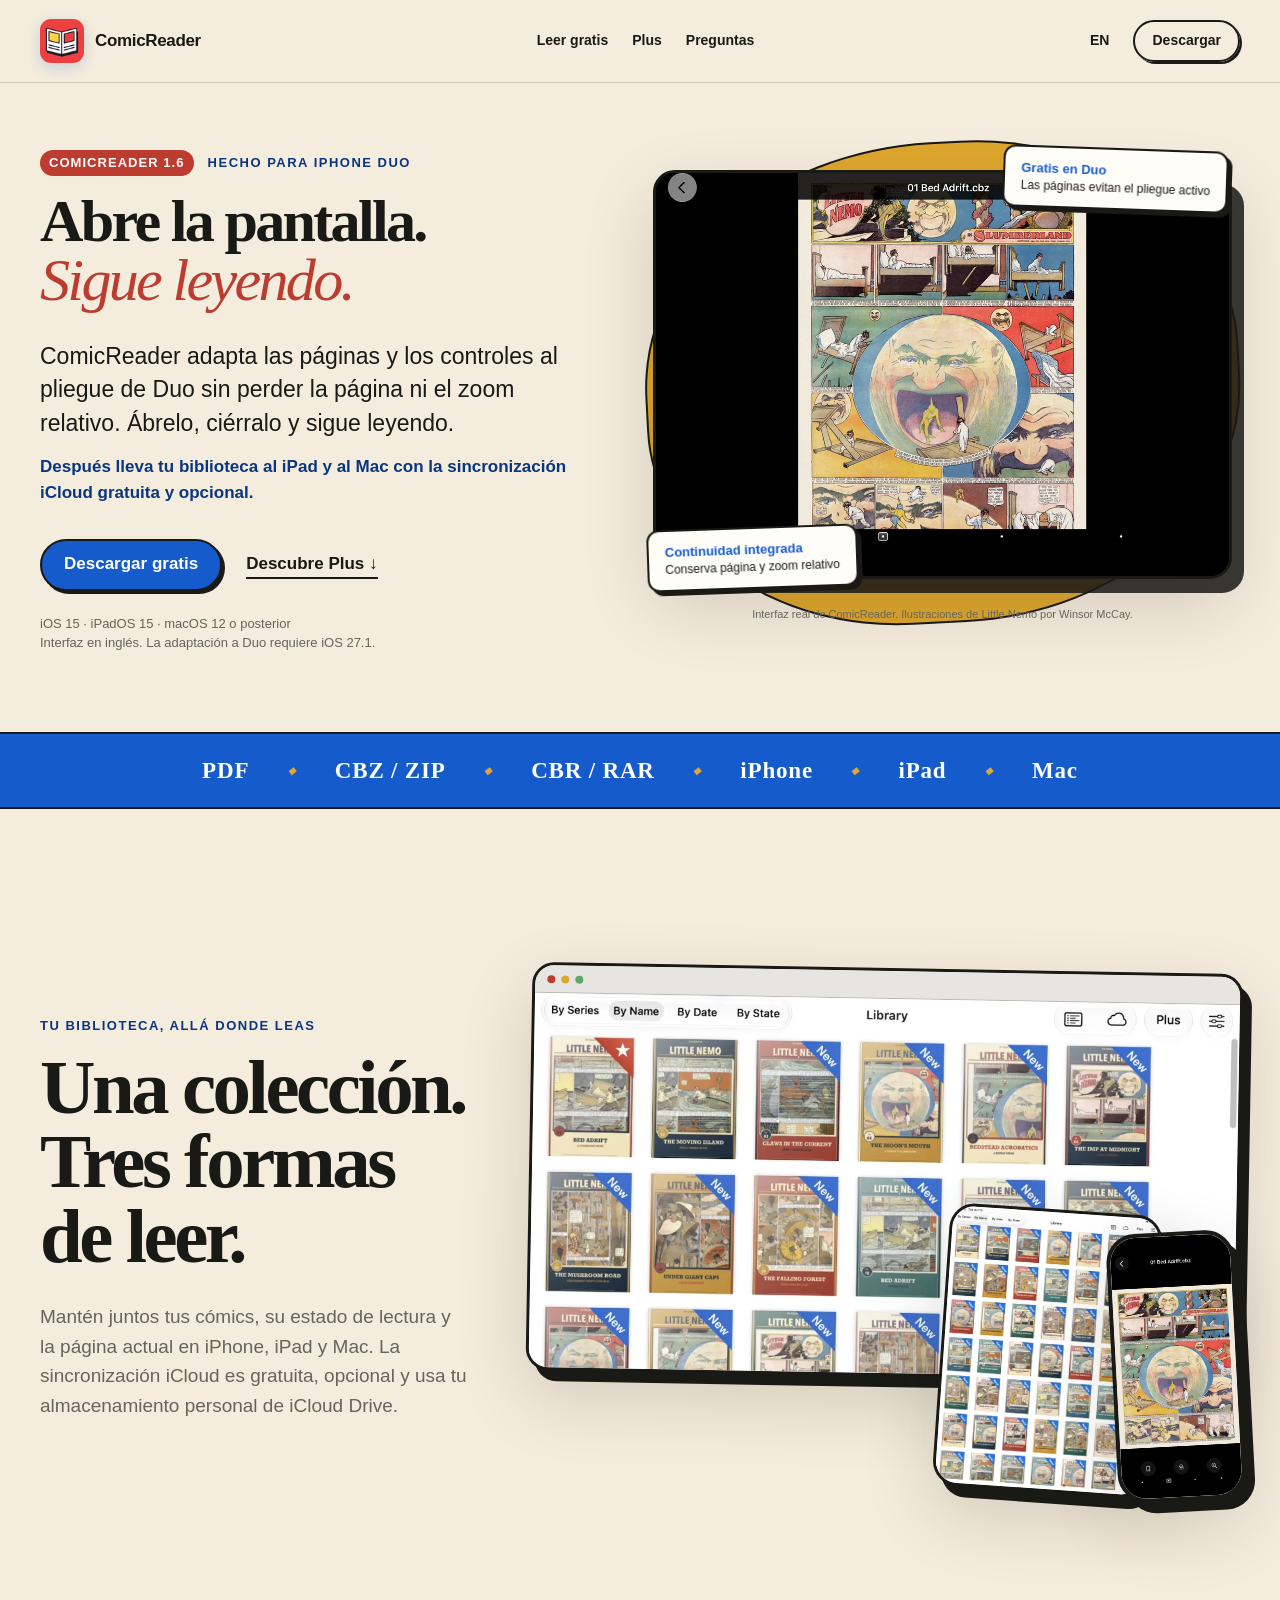
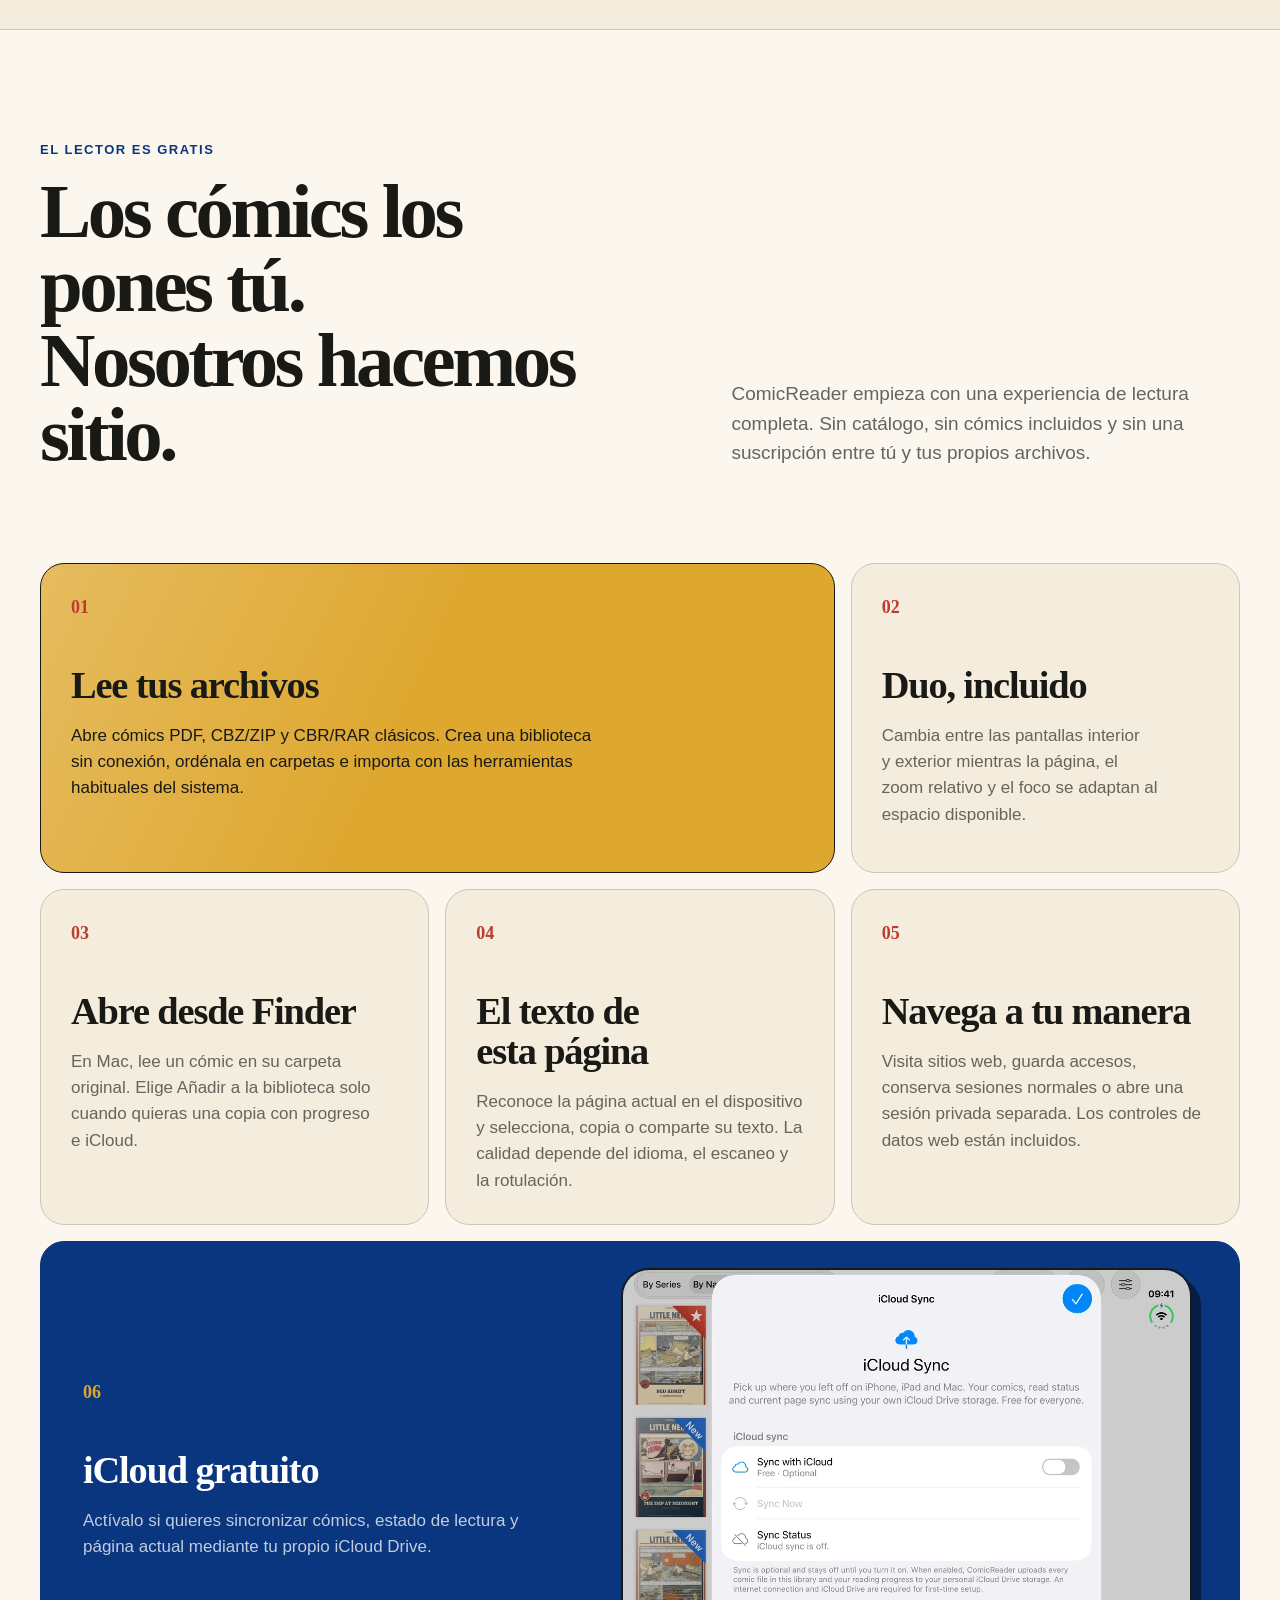
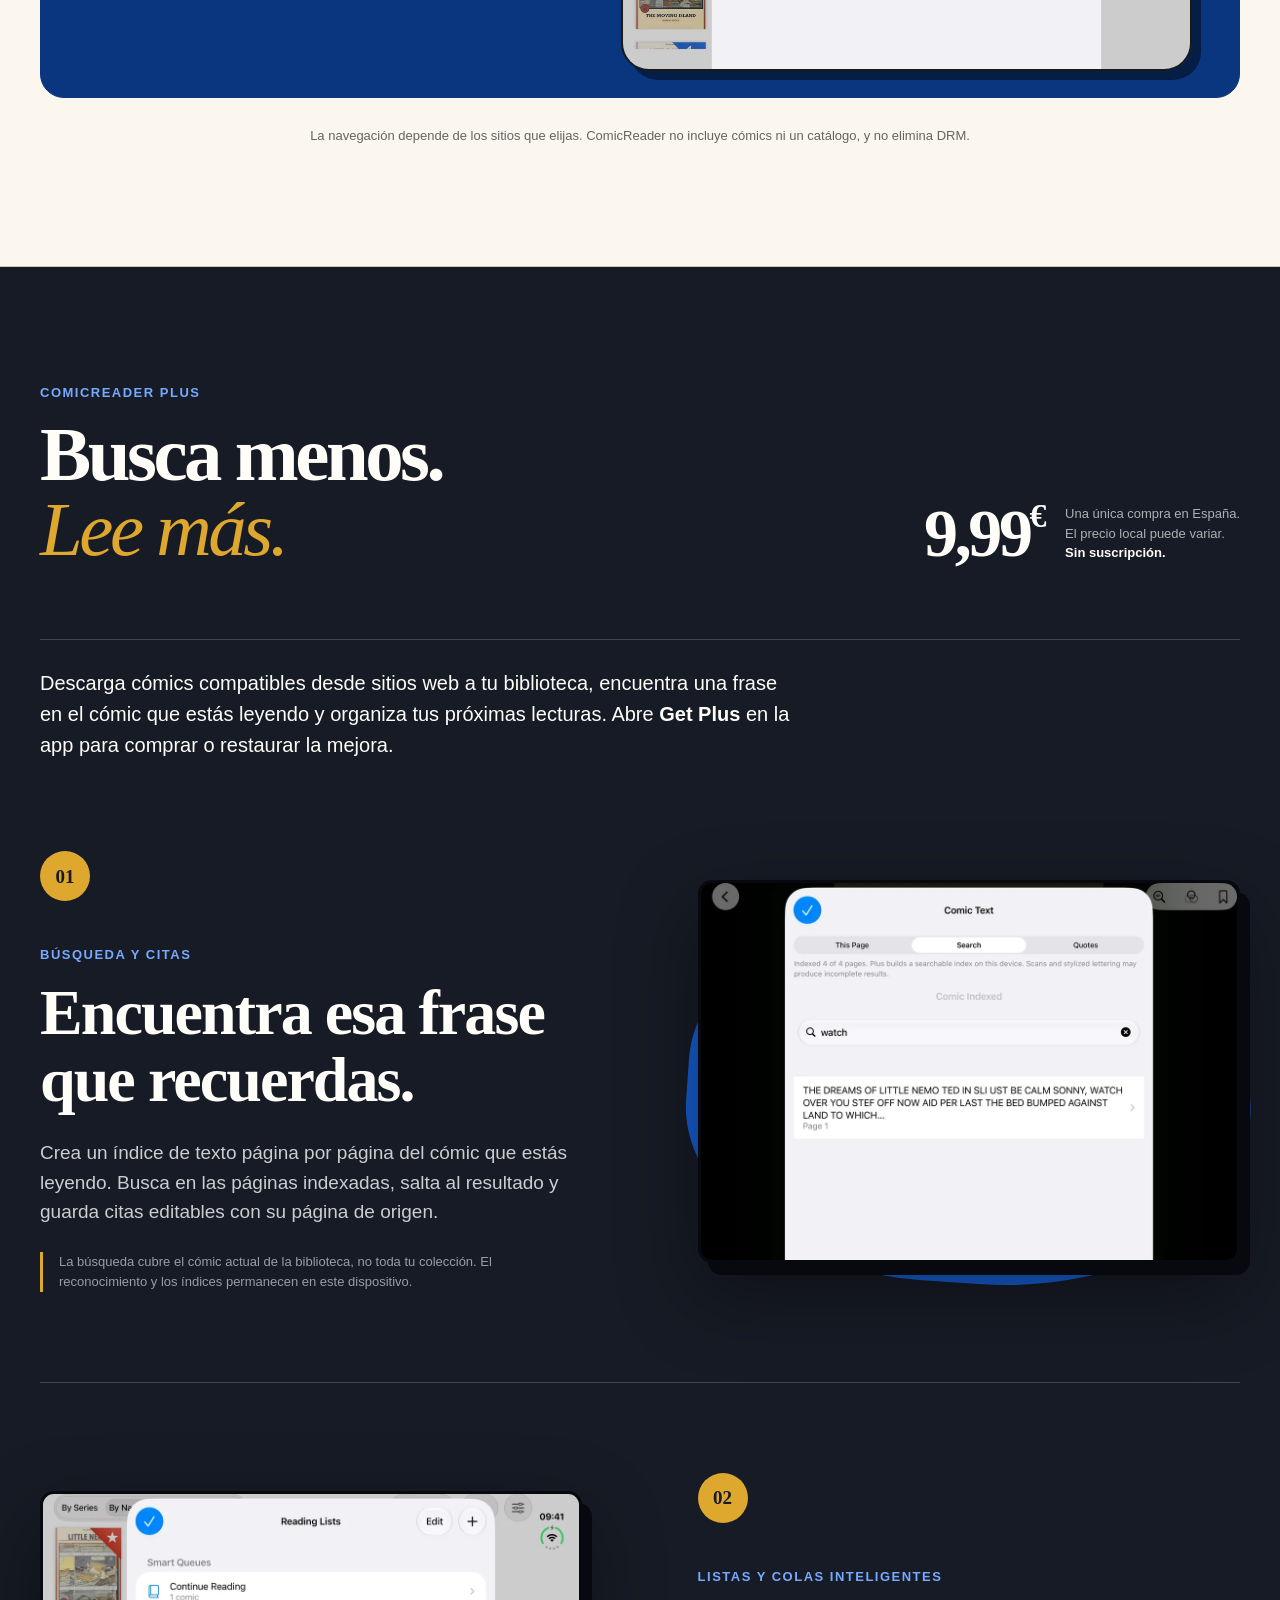
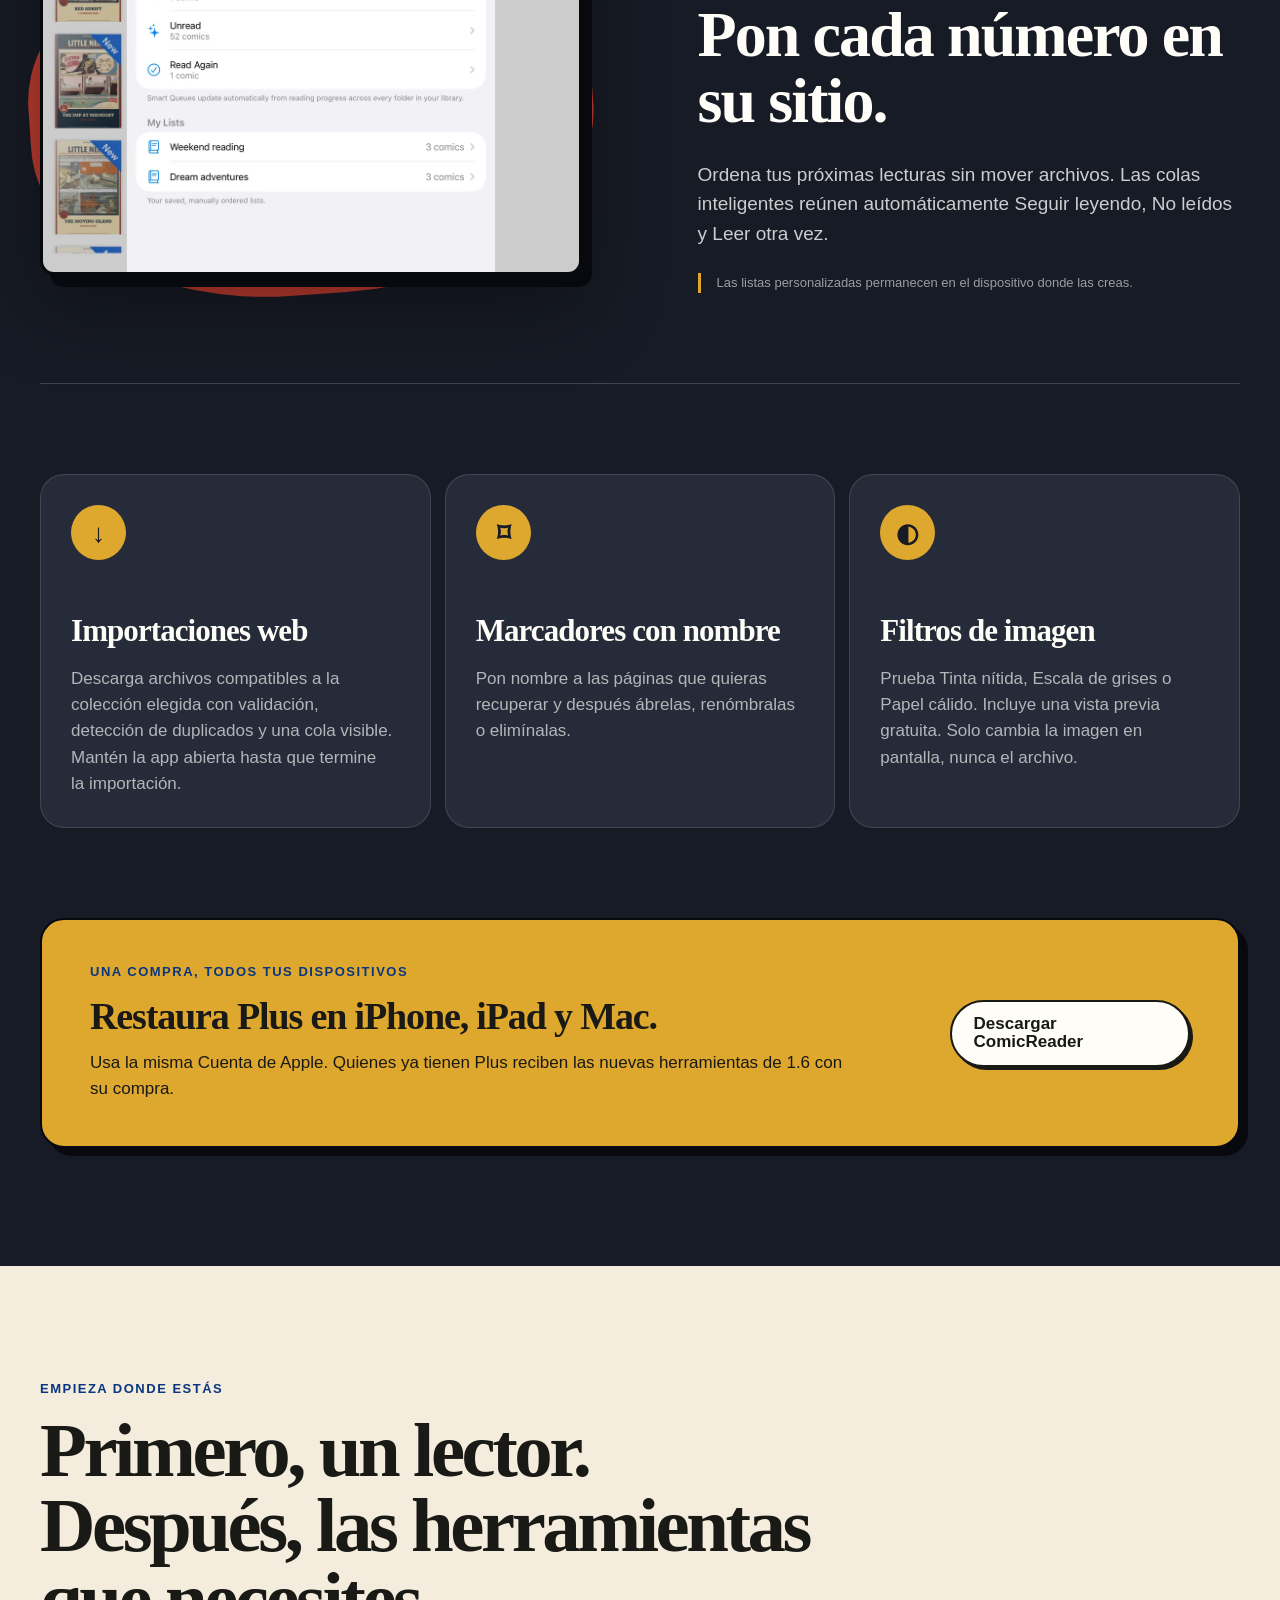
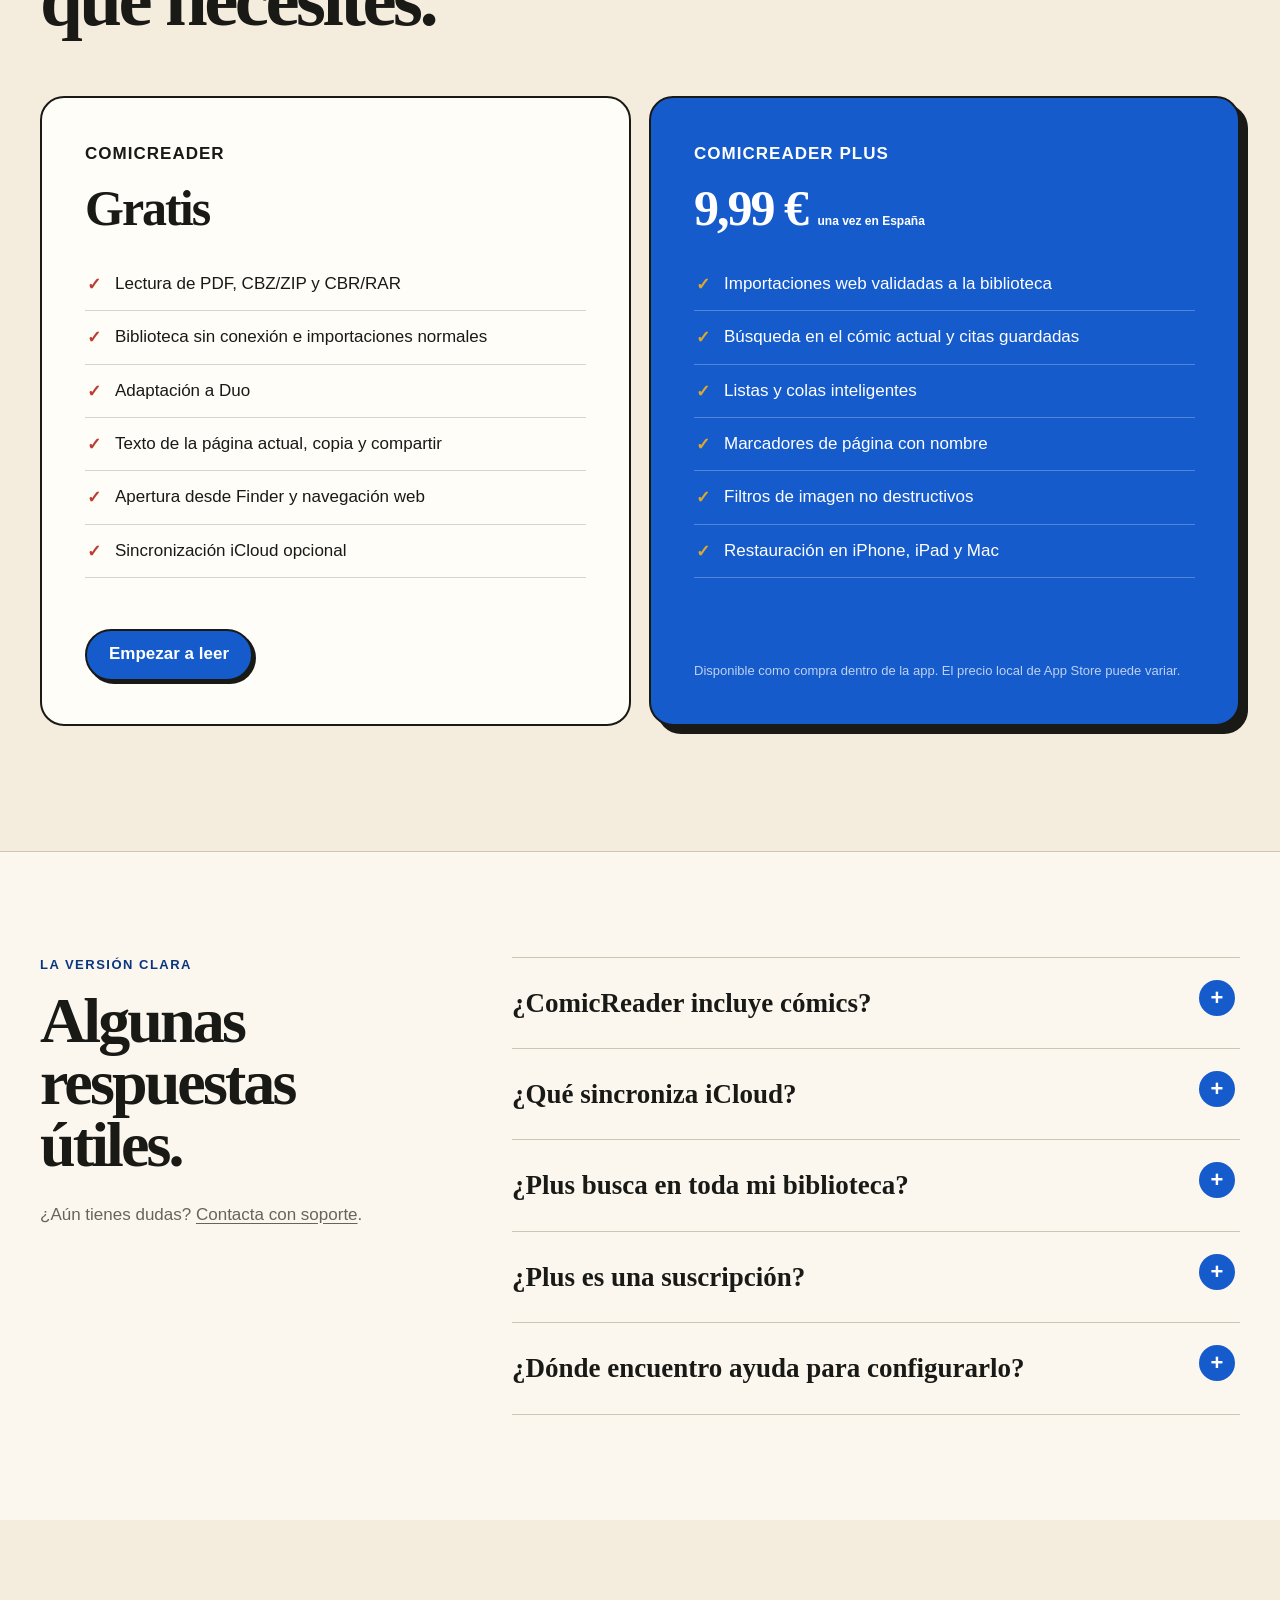
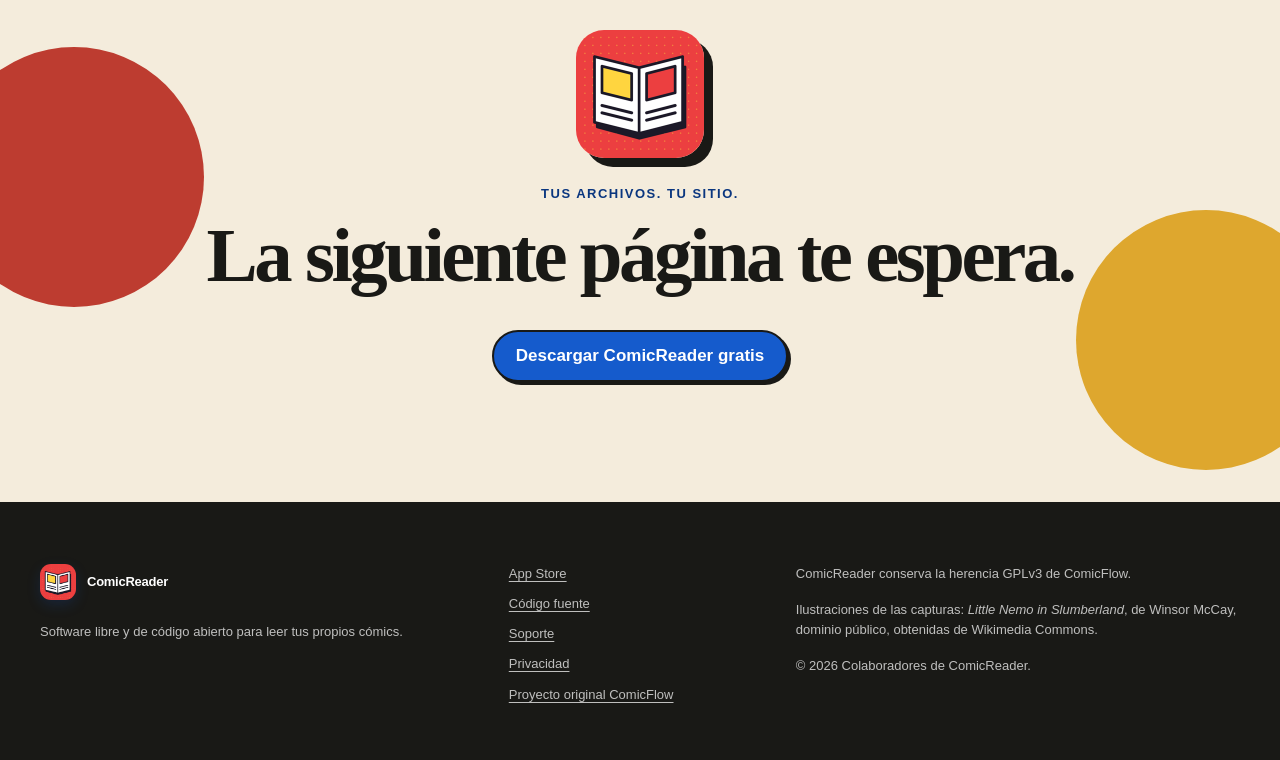
==== commit f33b58c9: "Publish ComicReader privacy information in English and Spanish" ====
--- a/docs/es/index.html
+++ b/docs/es/index.html
@@ -330,6 +330,7 @@
         <a href="https://apps.apple.com/app/apple-store/id1597314495?pt=10014801&amp;ct=website_es_16&amp;mt=8">App Store</a>
         <a href="https://github.com/pclemente/ComicReader">Código fuente</a>
         <a href="https://pabloclementeperez.wordpress.com/support/">Soporte</a>
+        <a href="privacy/">Privacidad</a>
         <a href="https://github.com/swisspol/ComicFlow">Proyecto original ComicFlow</a>
       </nav>
       <div class="footer-notes">
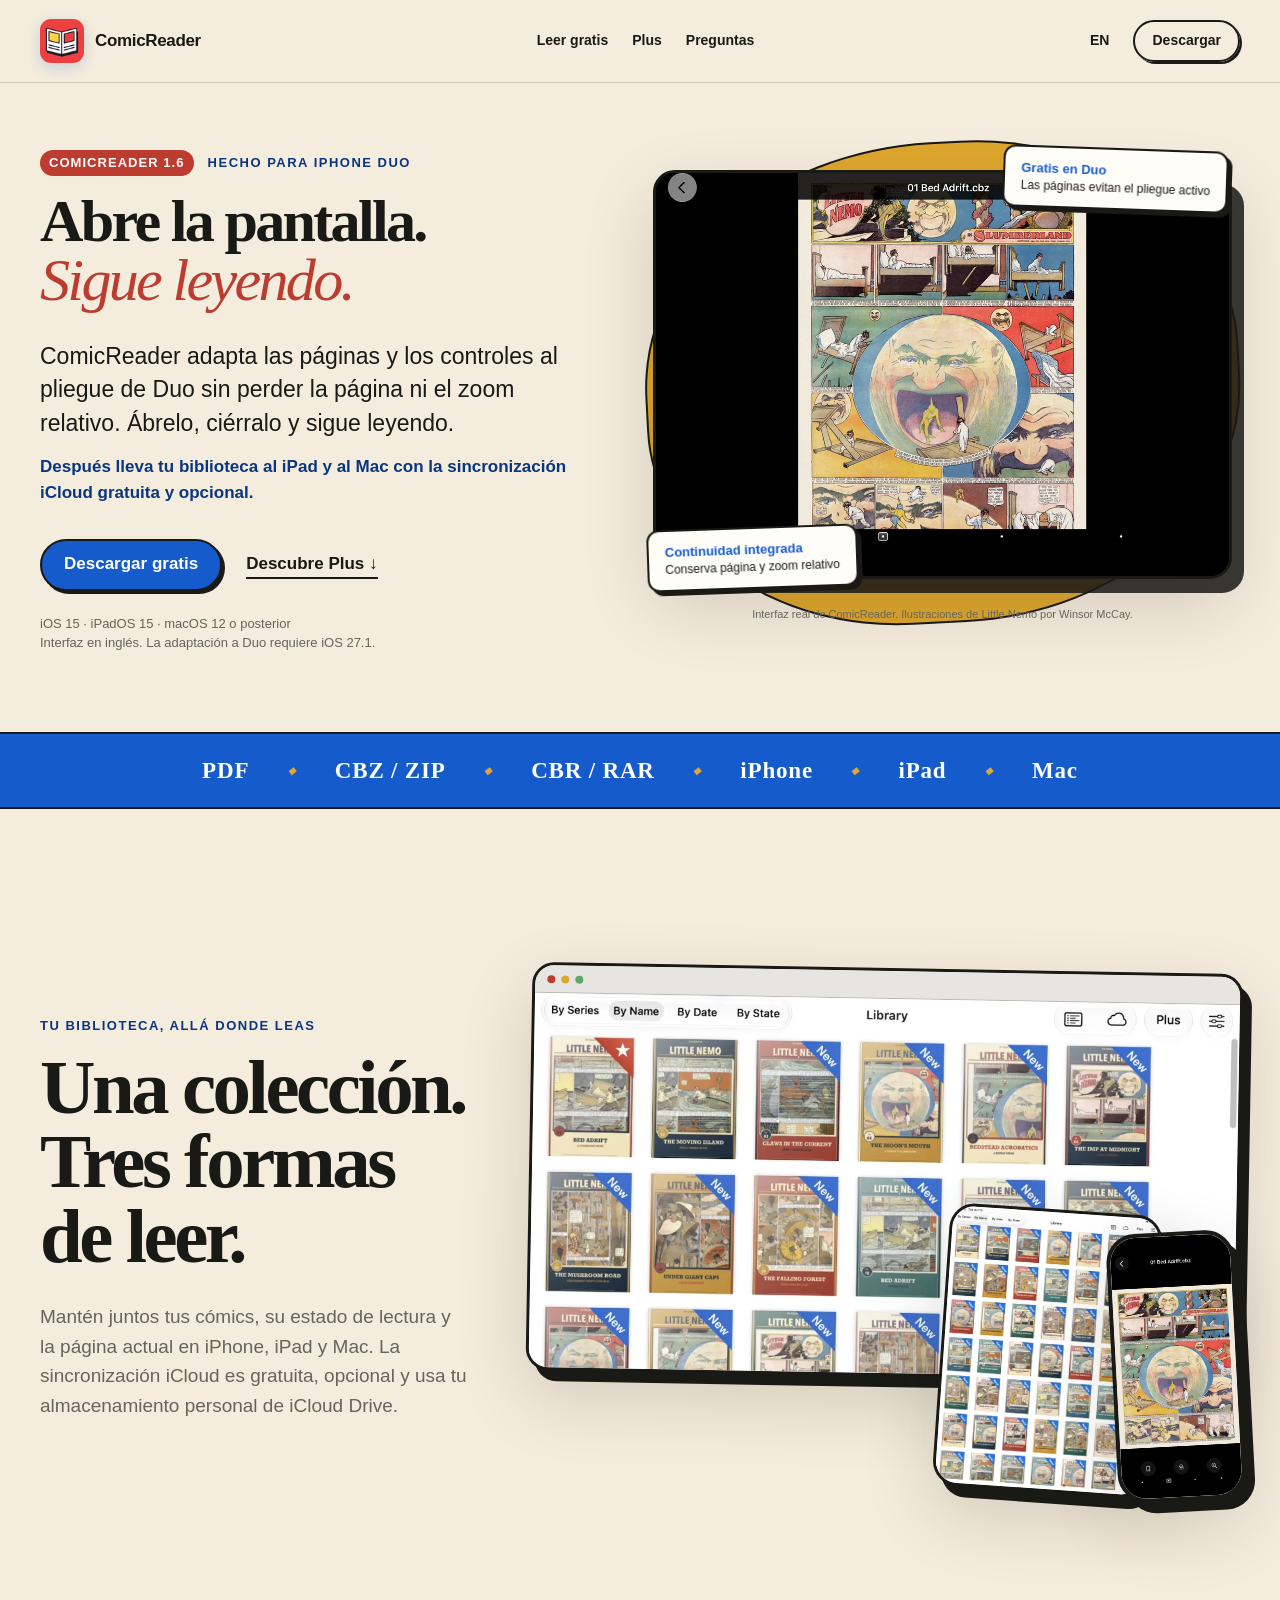
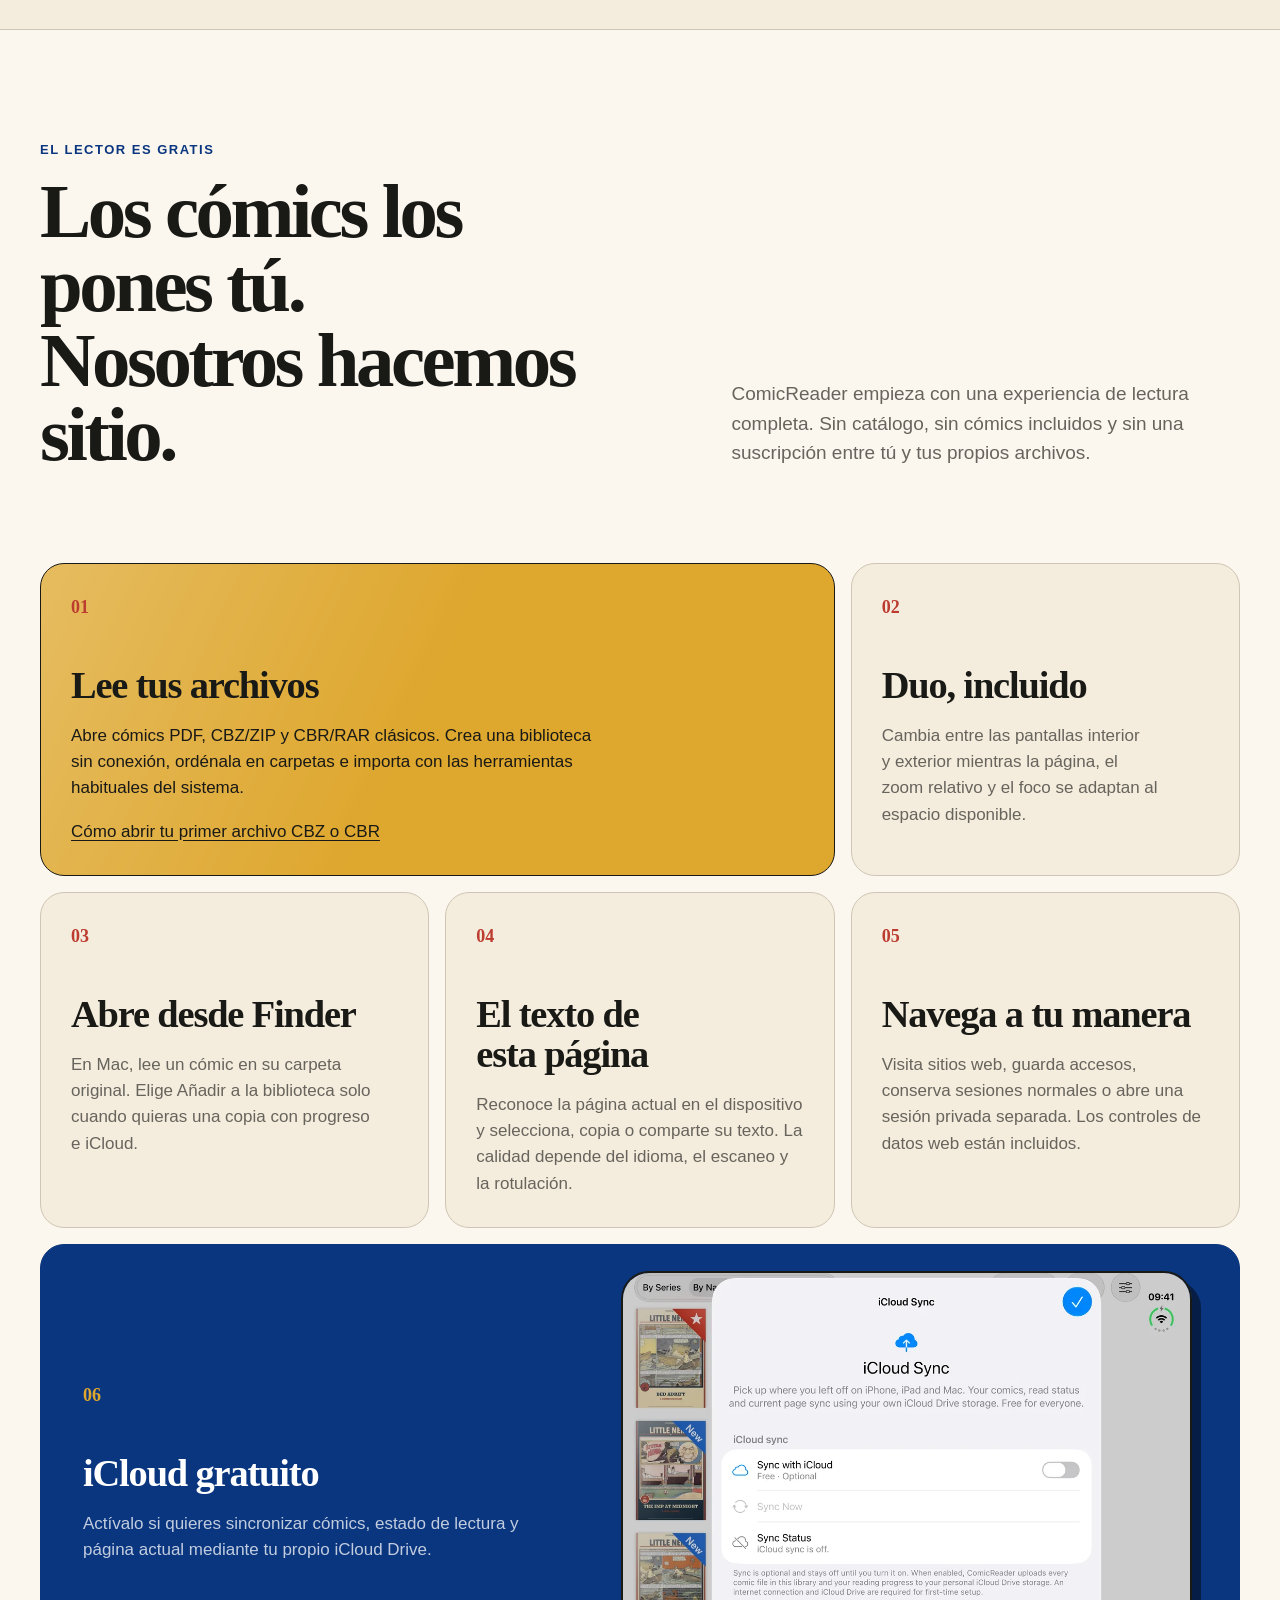
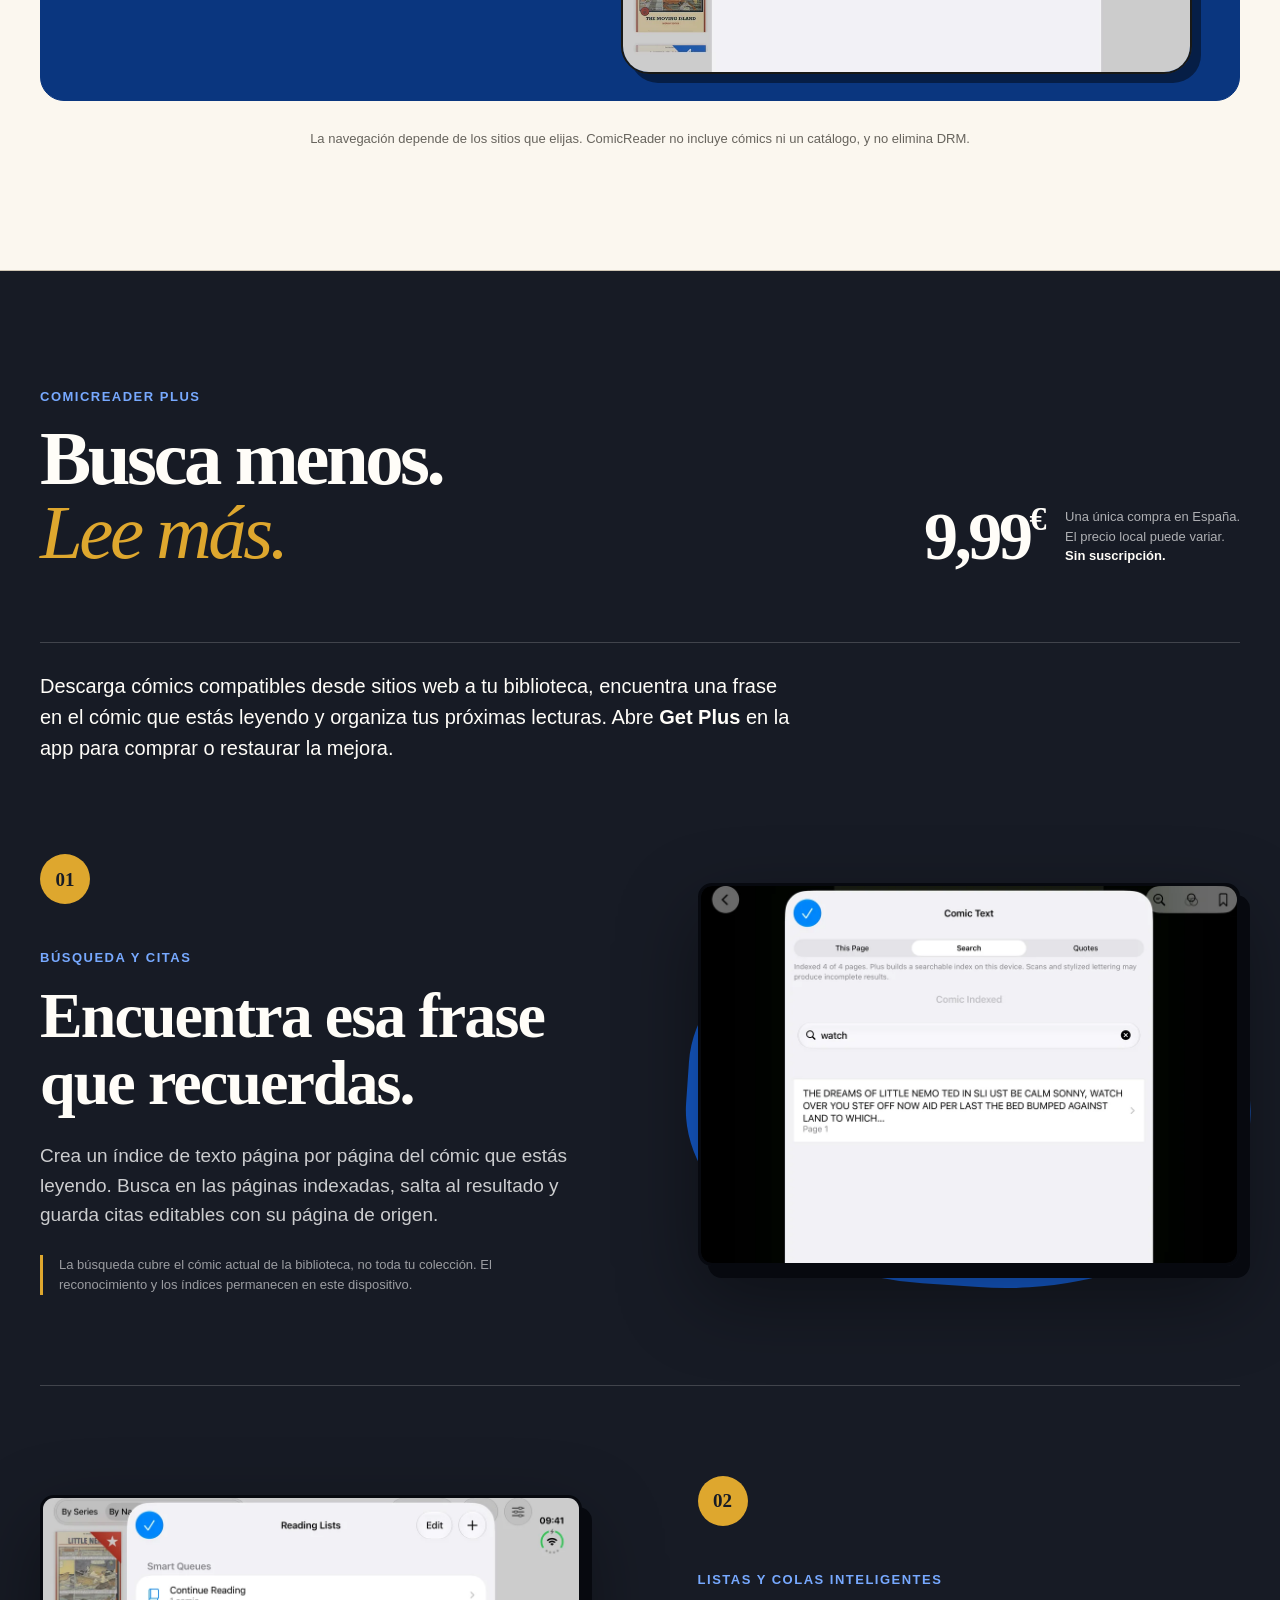
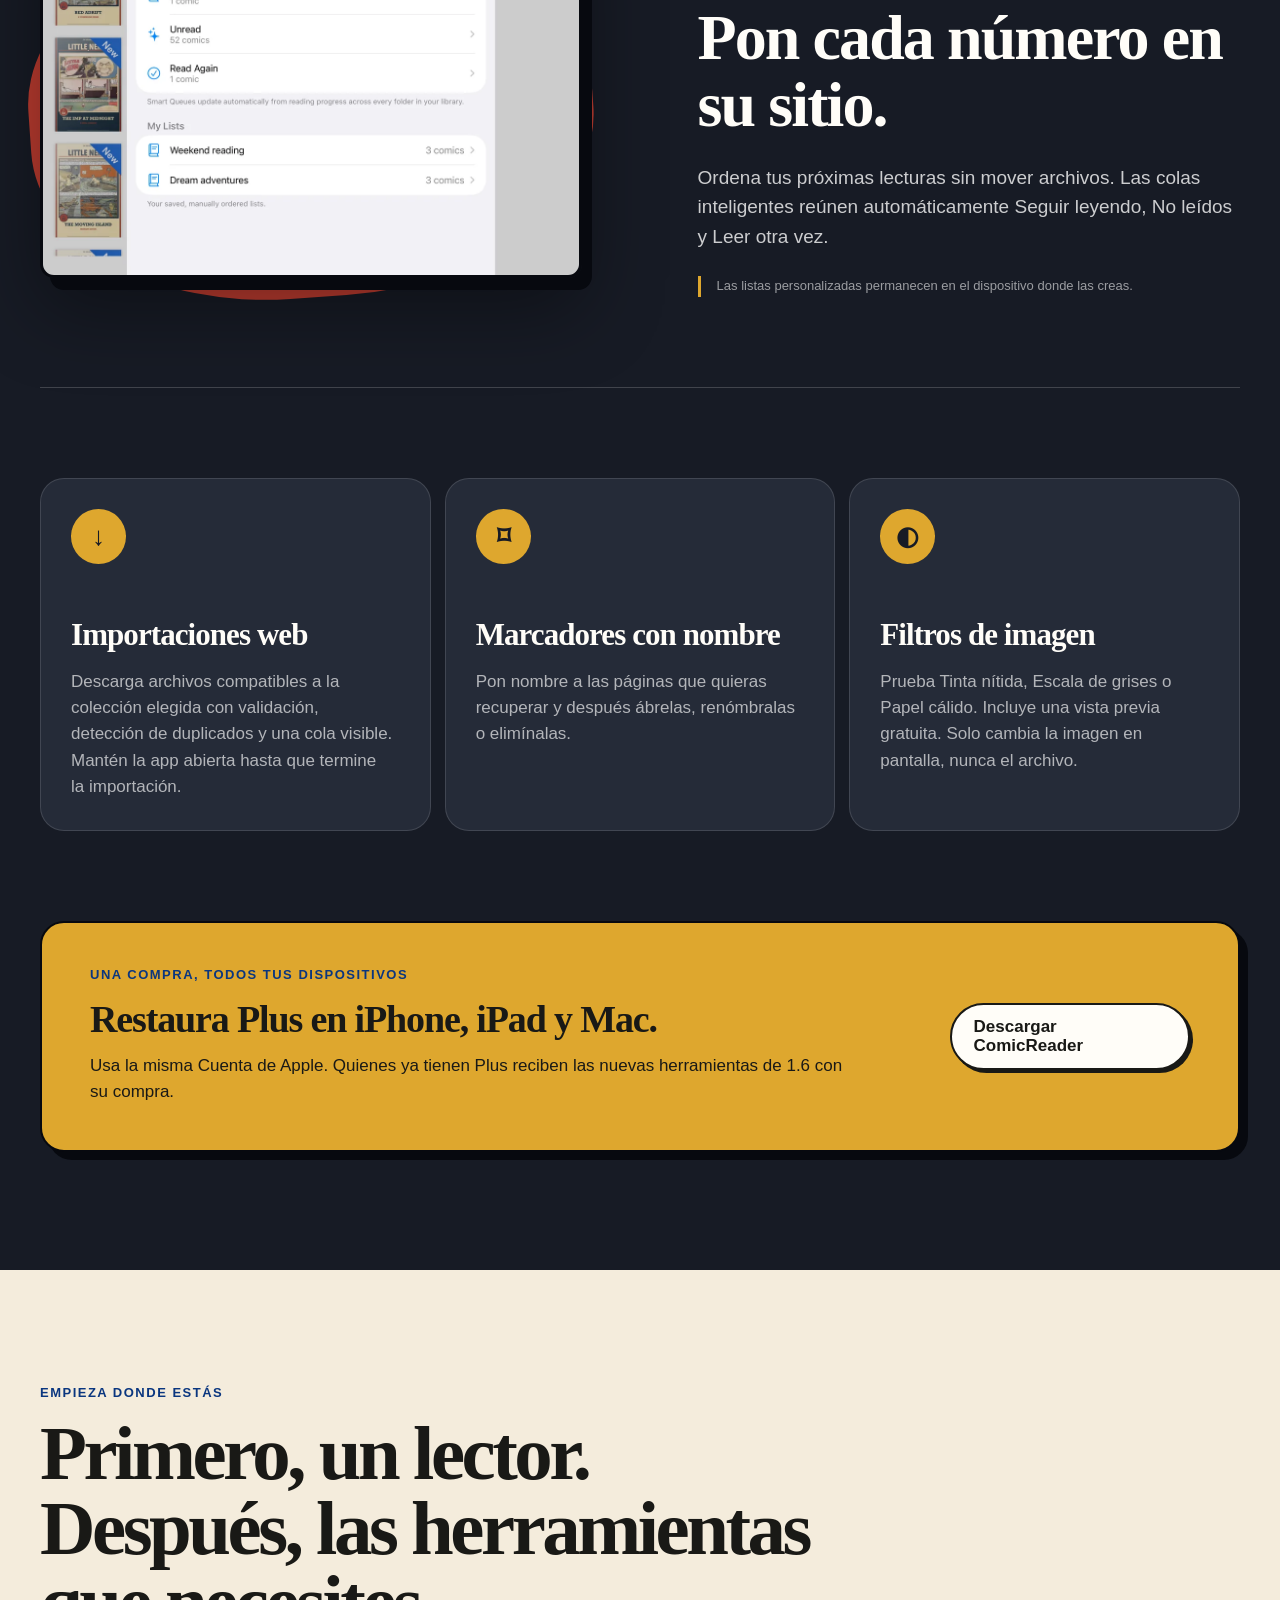
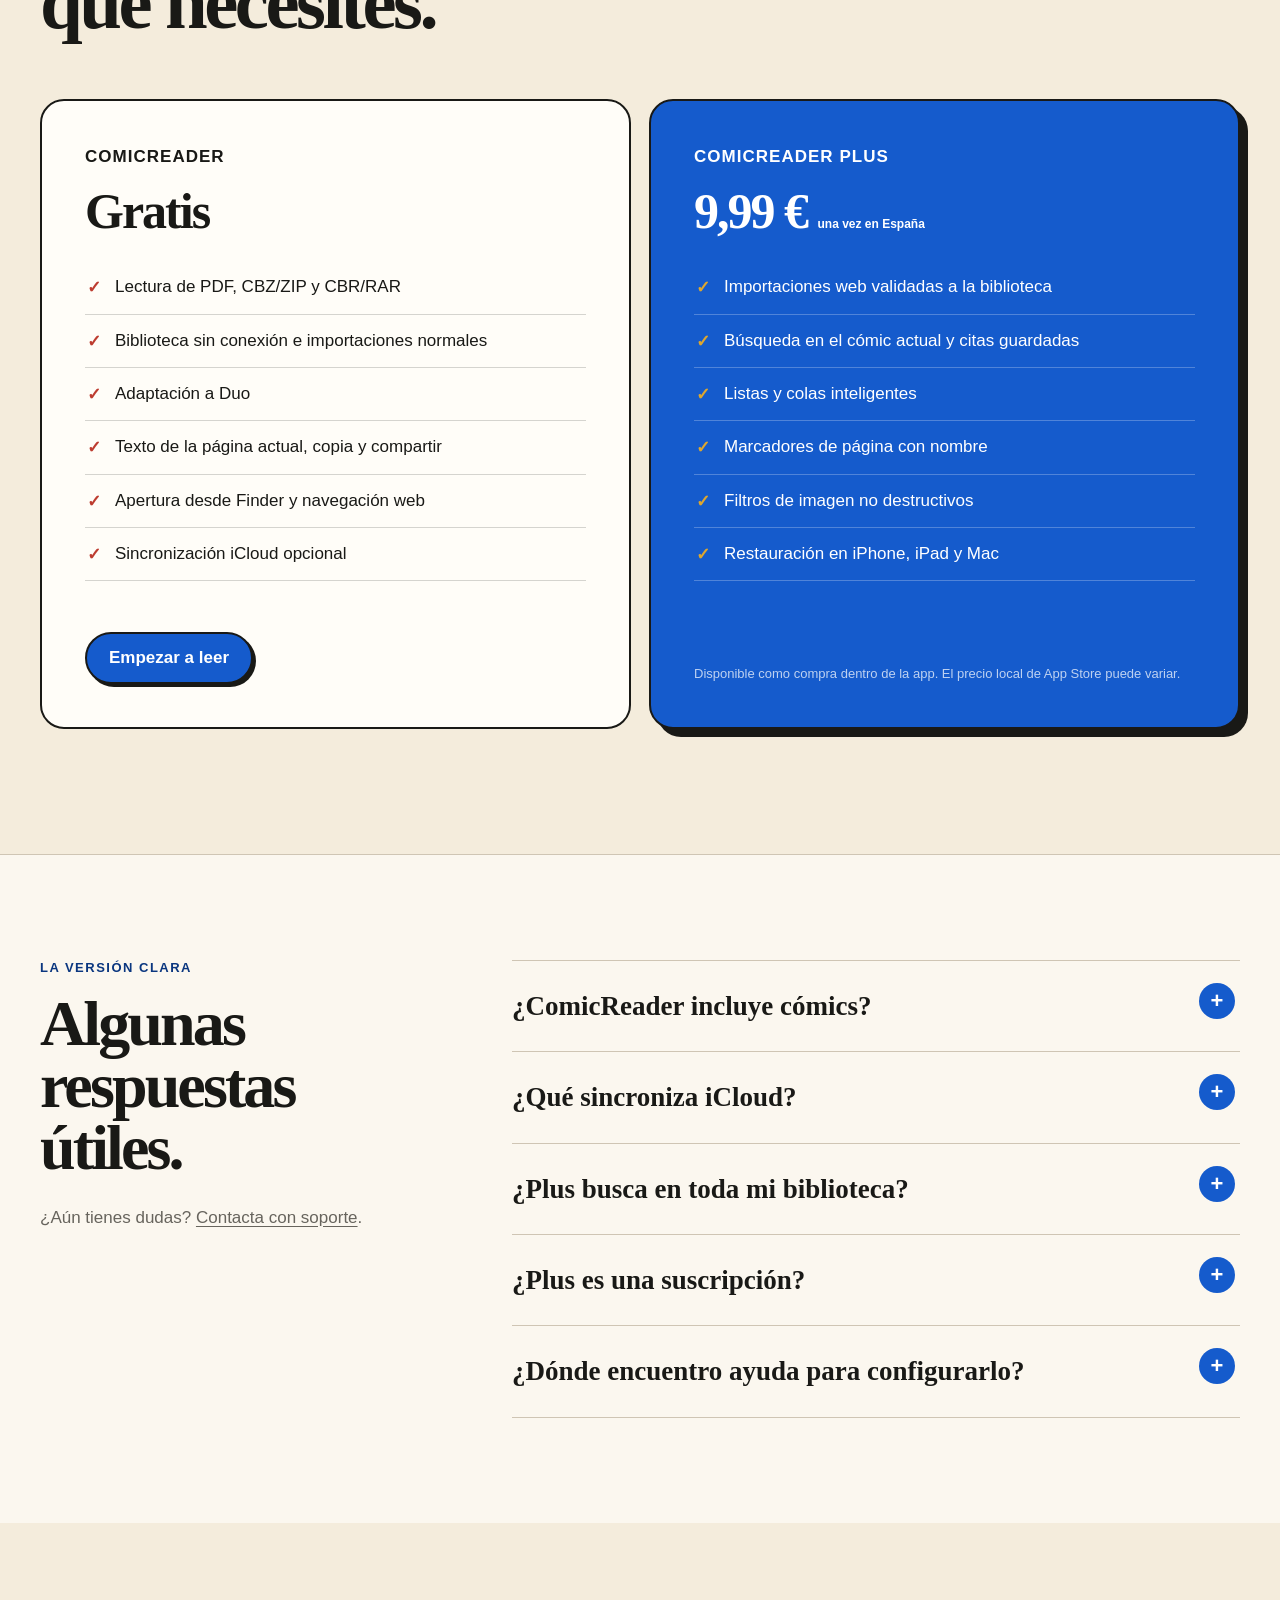
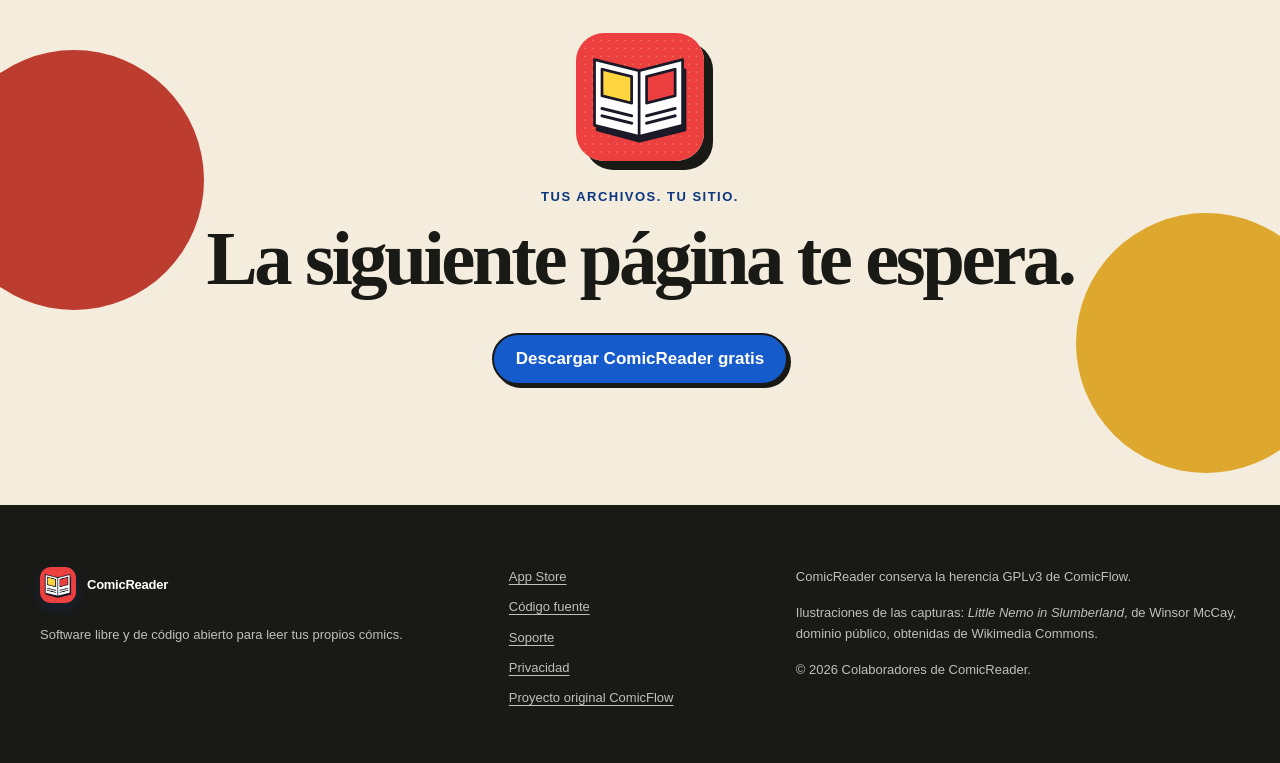
==== commit d2626f5e: "Publish comic file opening guides in English and Spanish" ====
--- a/docs/es/index.html
+++ b/docs/es/index.html
@@ -136,6 +136,7 @@
             <span class="feature-number">01</span>
             <h3>Lee tus archivos</h3>
             <p>Abre cómics PDF, CBZ/ZIP y CBR/RAR clásicos. Crea una biblioteca sin conexión, ordénala en carpetas e importa con las herramientas habituales del sistema.</p>
+            <p><a href="abrir-archivos-de-comic/">Cómo abrir tu primer archivo CBZ o CBR</a></p>
           </article>
           <article class="feature-card">
             <span class="feature-number">02</span>
@@ -301,7 +302,7 @@
           </details>
           <details>
             <summary>¿Dónde encuentro ayuda para configurarlo?</summary>
-            <p>Consulta las guías técnicas en inglés para <a href="https://github.com/pclemente/ComicReader/blob/main/docs/MacDocuments.md">abrir cómics en Mac</a> y para <a href="https://github.com/pclemente/ComicReader/blob/main/docs/WebBrowser.md">navegar e importar desde sitios web</a>.</p>
+            <p>Empieza por <a href="abrir-archivos-de-comic/">abrir tu primer cómic en iPhone, iPad o Mac</a>. También puedes consultar las guías técnicas en inglés para <a href="https://github.com/pclemente/ComicReader/blob/main/docs/MacDocuments.md">elegir la app predeterminada en Finder</a> e <a href="https://github.com/pclemente/ComicReader/blob/main/docs/WebBrowser.md">importar desde sitios web</a>.</p>
           </details>
         </div>
       </div>
--- a/docs/styles.css
+++ b/docs/styles.css
@@ -1288,6 +1288,66 @@
 }
 
 .plus-intro { max-width: 760px; margin: 28px 0 0; font-size: 20px; line-height: 1.55; }
+.import-guide {
+  max-width: 48rem;
+  padding-block: clamp(2rem, 5vw, 4.5rem);
+}
+
+.import-guide > p:not(.eyebrow) {
+  max-width: 60ch;
+  font-size: 1.15em;
+}
+
+.guide-jumps {
+  display: flex;
+  flex-wrap: wrap;
+  gap: .2em 1.4em;
+  color: var(--blue-dark);
+  font-weight: 700;
+}
+
+.guide-jumps a {
+  display: inline-flex;
+  align-items: center;
+  min-height: 44px;
+}
+
+.import-guide section {
+  padding-top: 1.5em;
+  margin-top: 1.5em;
+  border-top: 1px solid var(--line);
+}
+
+.import-guide h2 {
+  font-size: clamp(1.8rem, 5vw, 2.5rem);
+}
+
+.import-guide ol {
+  padding-inline-start: 1.5em;
+}
+
+.import-guide li {
+  padding-inline-start: .25em;
+  margin-block: .65em;
+}
+
+.import-guide li::marker {
+  color: var(--red);
+  font-weight: 800;
+}
+
+.guide-next {
+  margin-top: 2em;
+  padding: clamp(1rem, 4vw, 2rem);
+  border: 1px solid var(--line);
+  border-radius: var(--radius);
+  background: var(--paper-light);
+}
+
+.guide-next p {
+  margin-top: 0;
+}
+
 .plus-shot { width: 100%; max-width: 600px; }
 .plus-shot img { width: 100%; height: auto; border-radius: 14px; }
 @media (max-width: 720px) { .hero { min-height: 0; } .plus-intro { font-size: 18px; } }
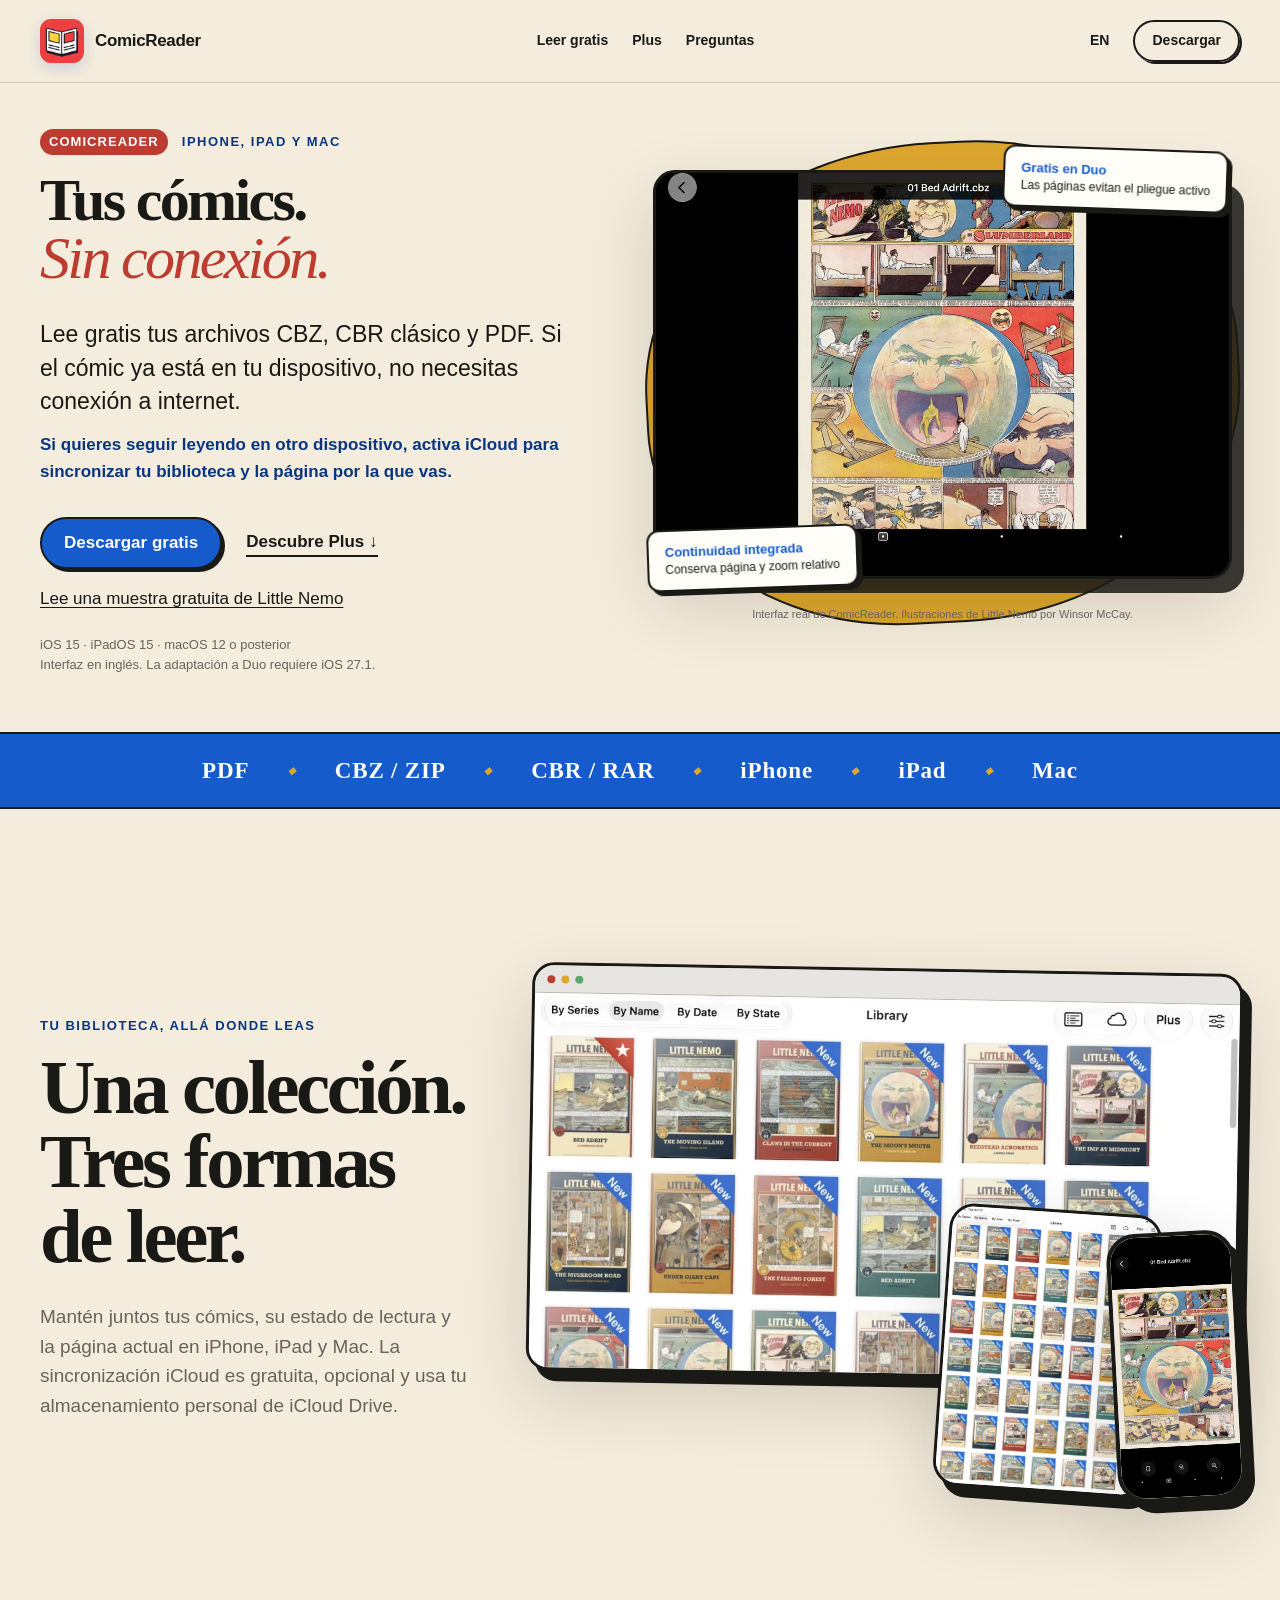
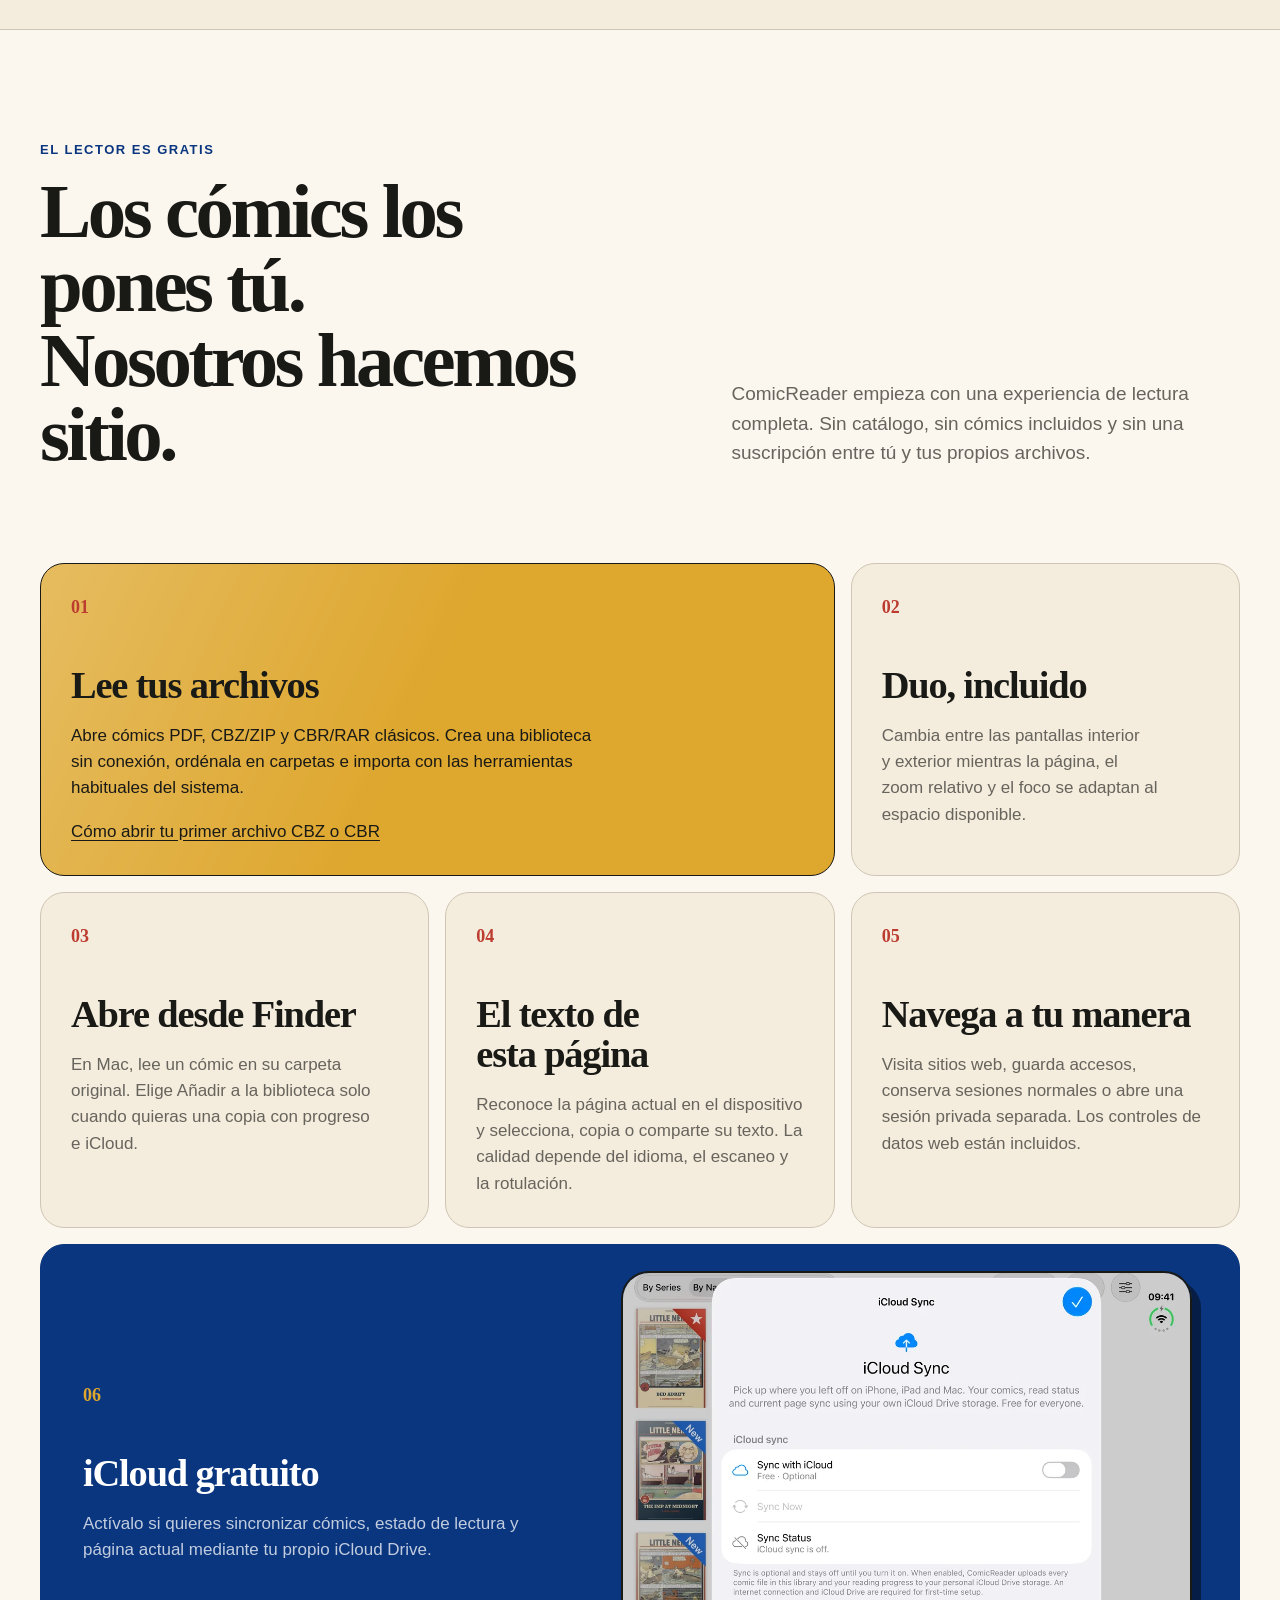
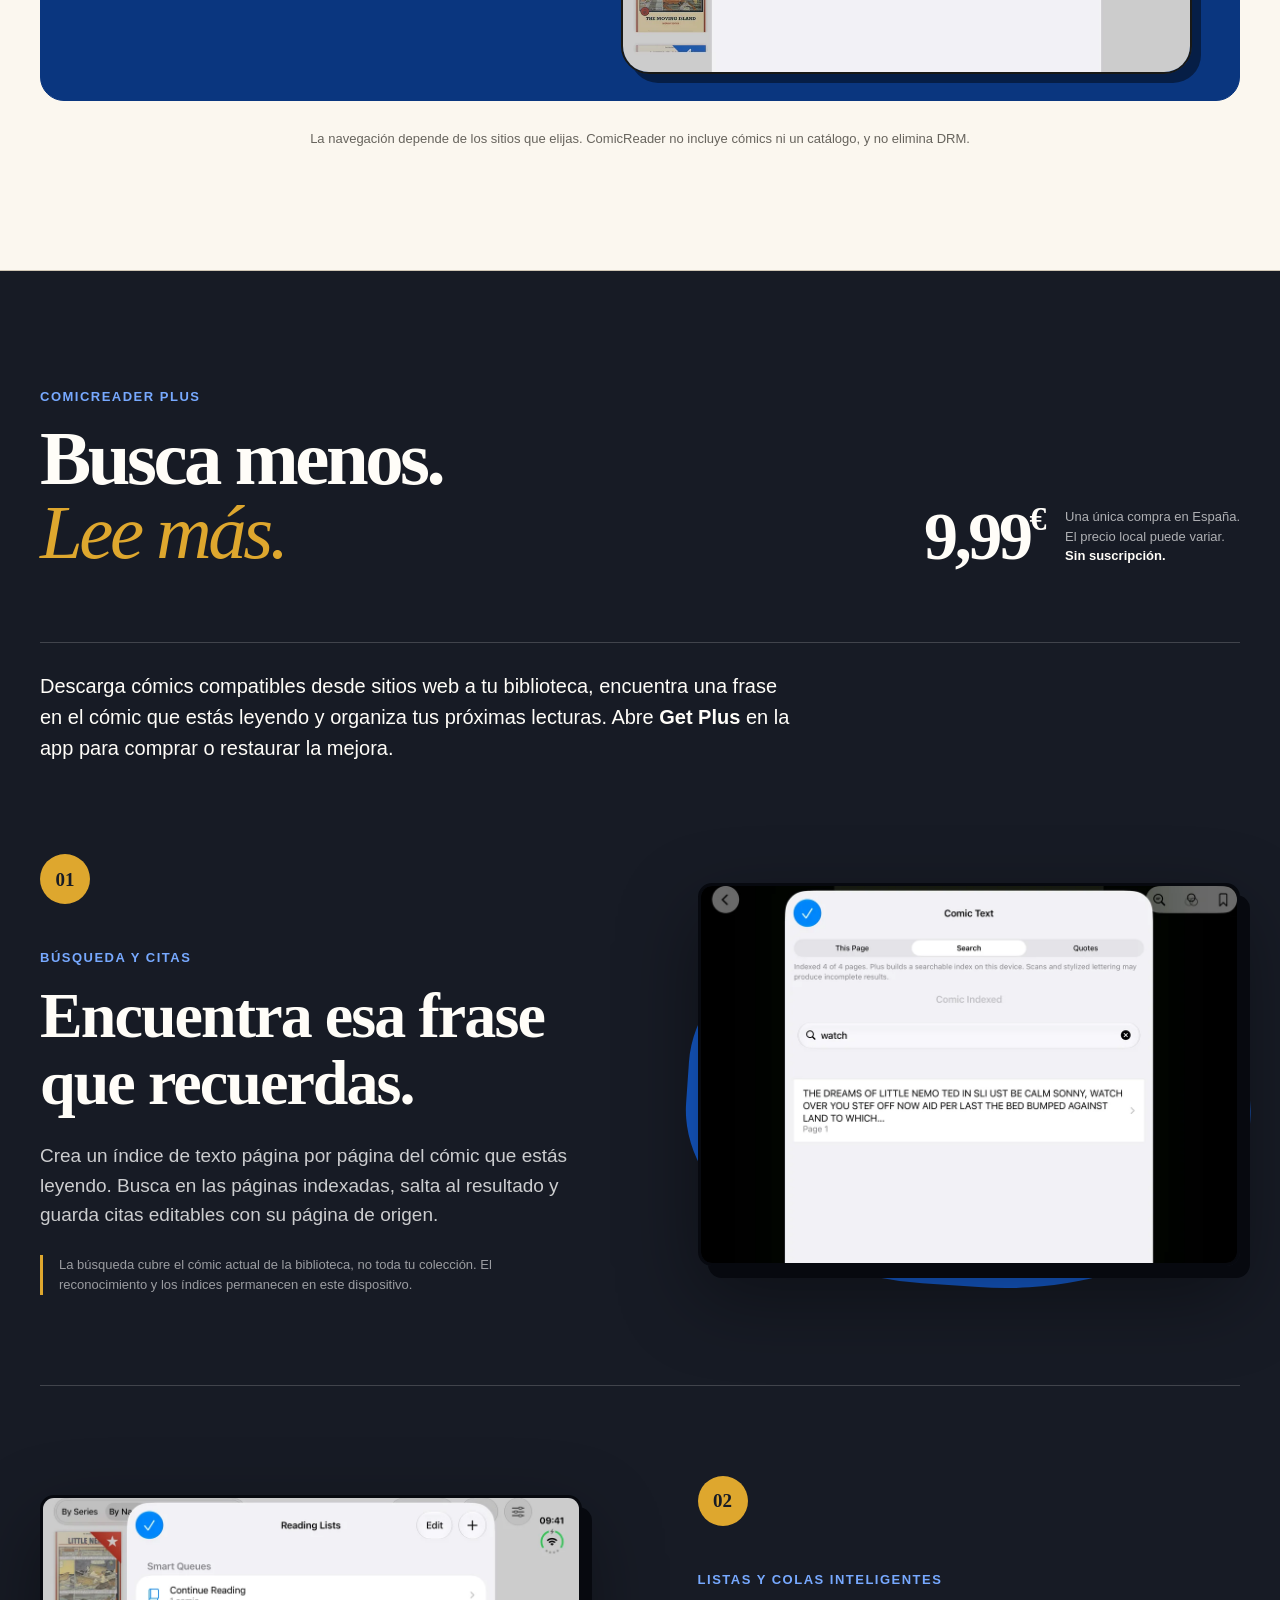
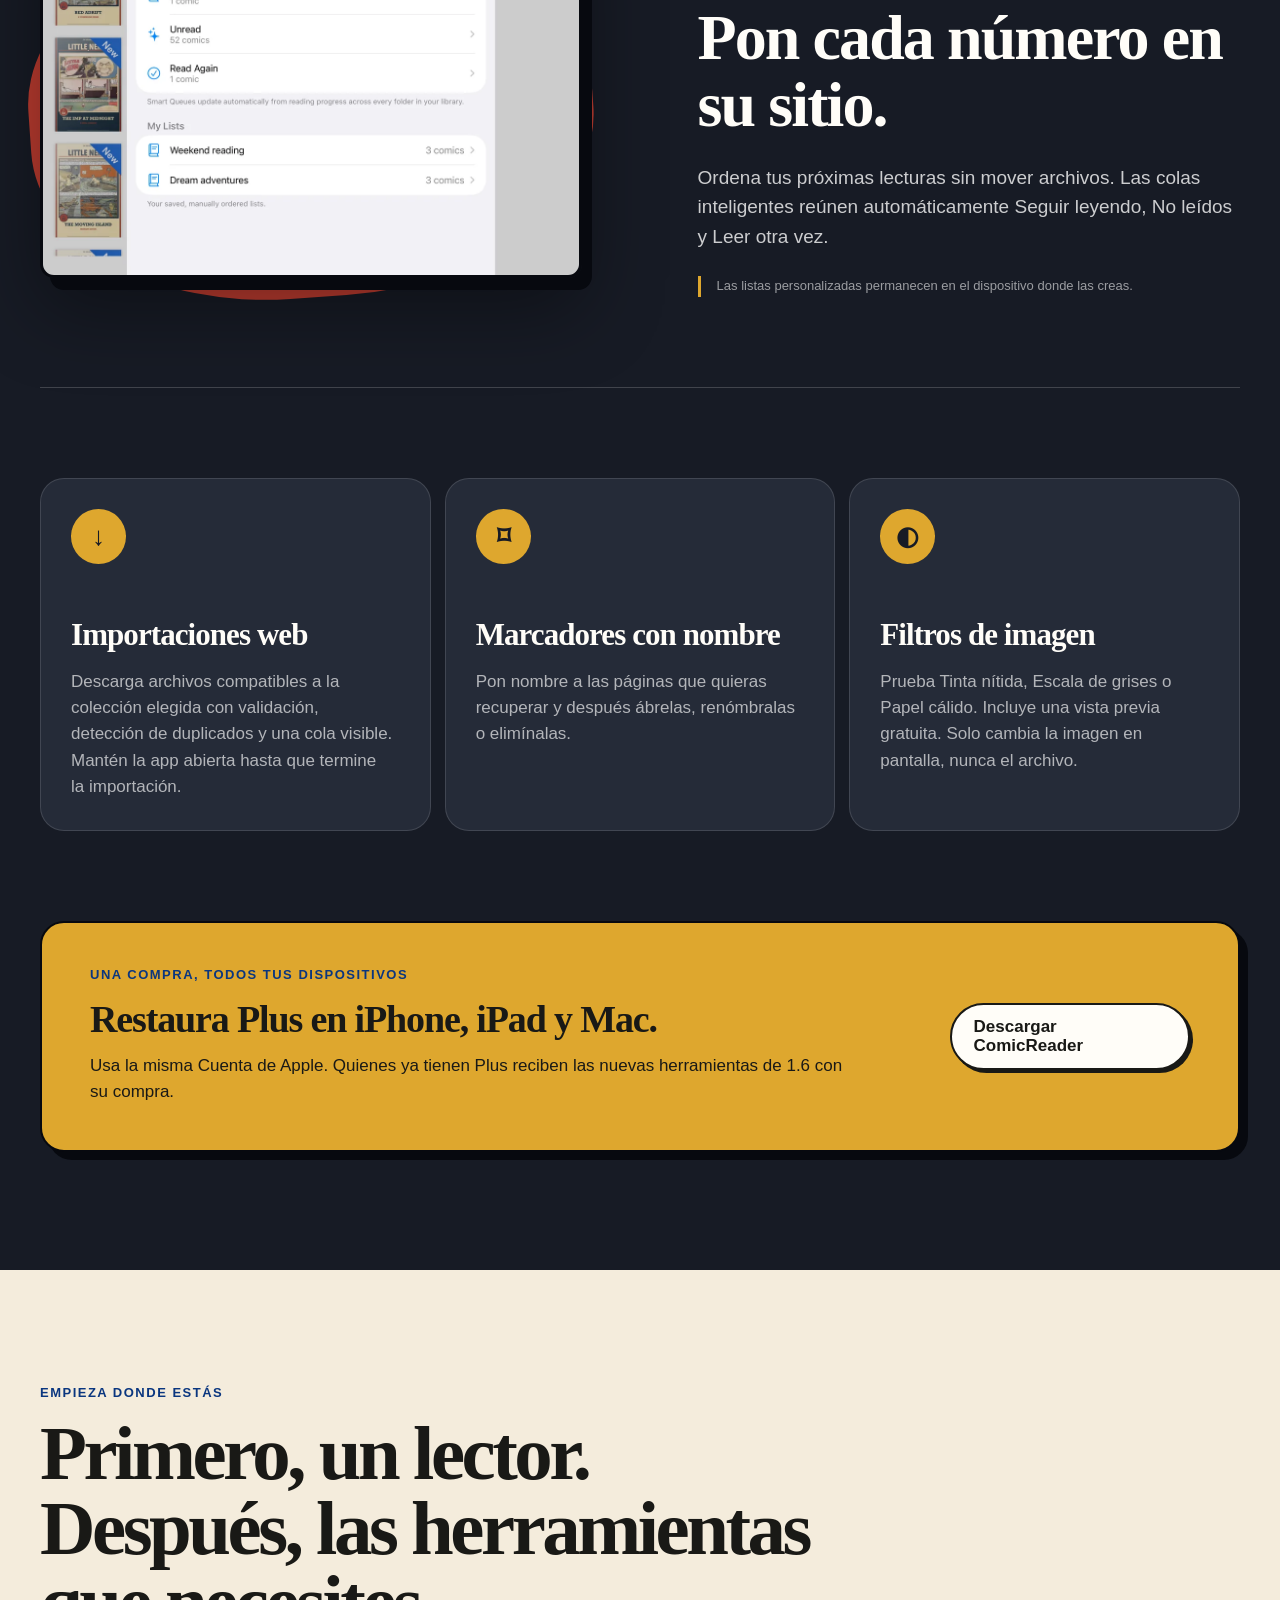
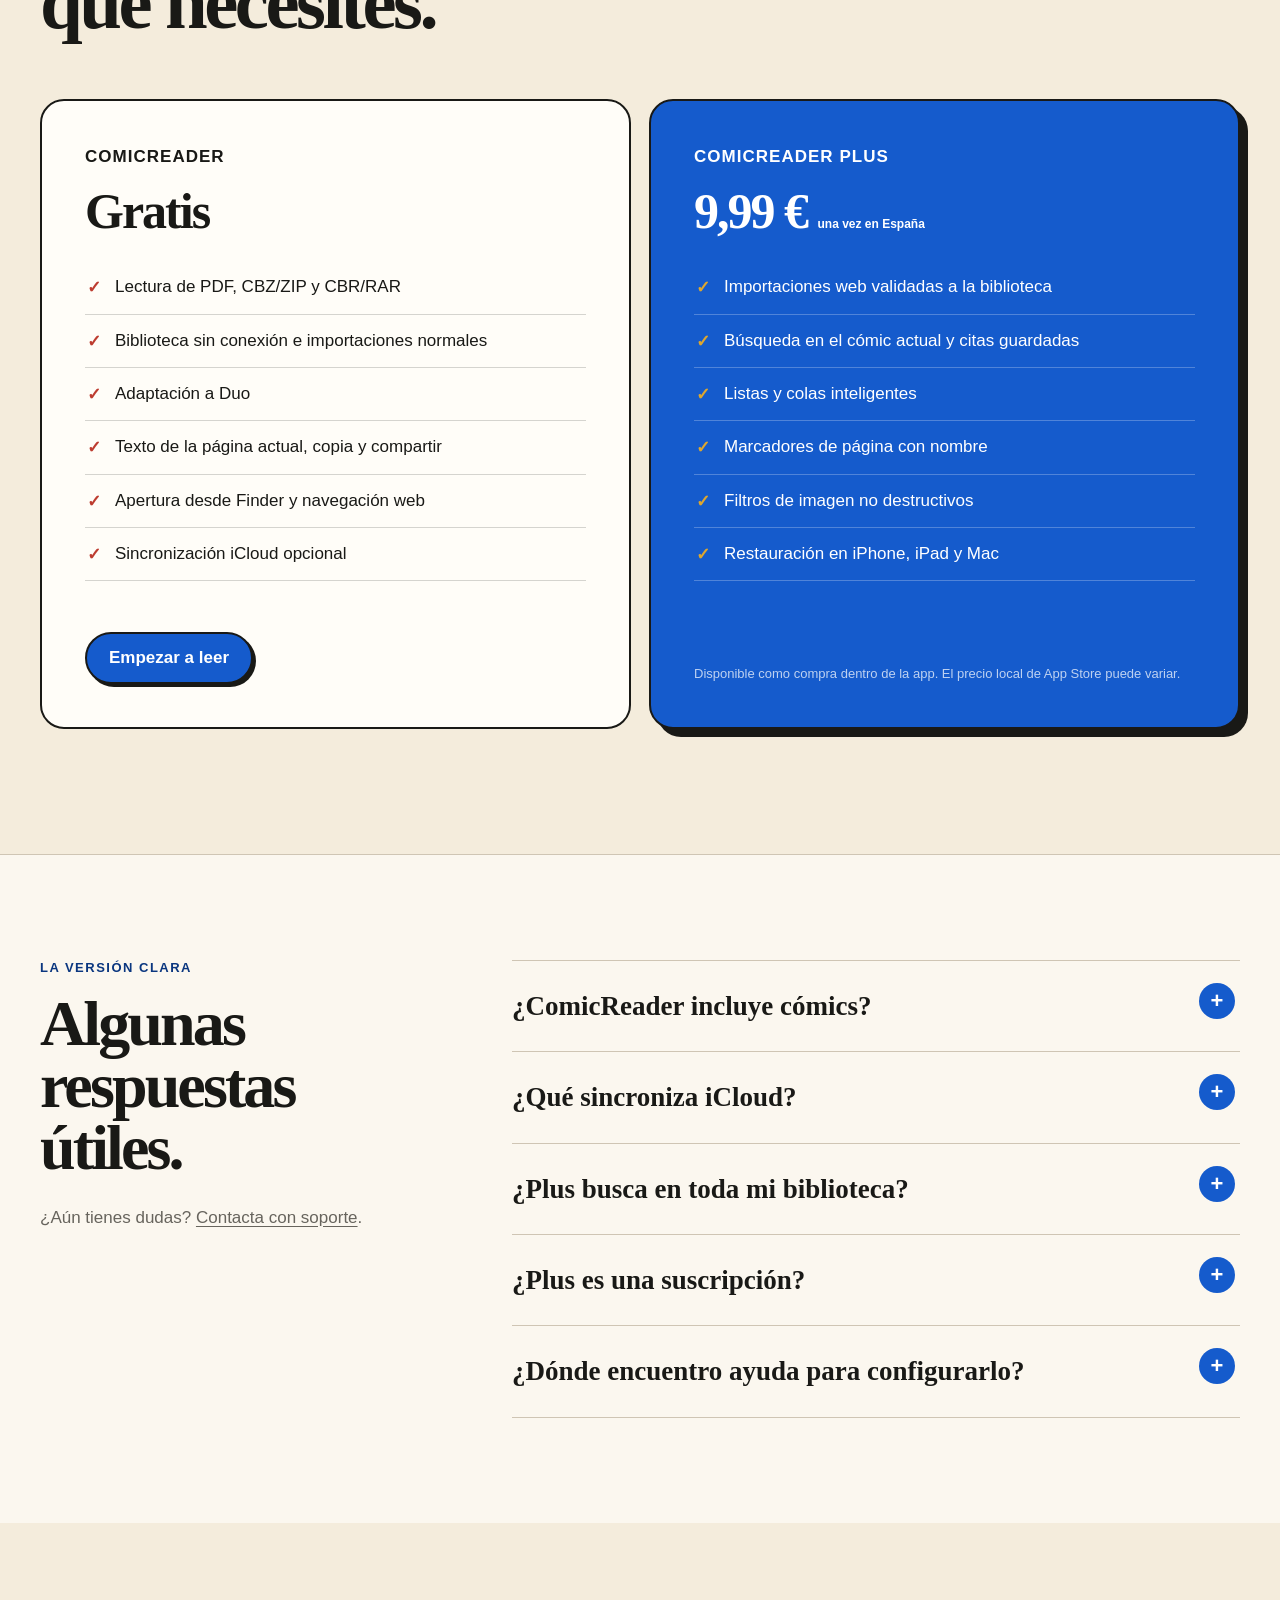
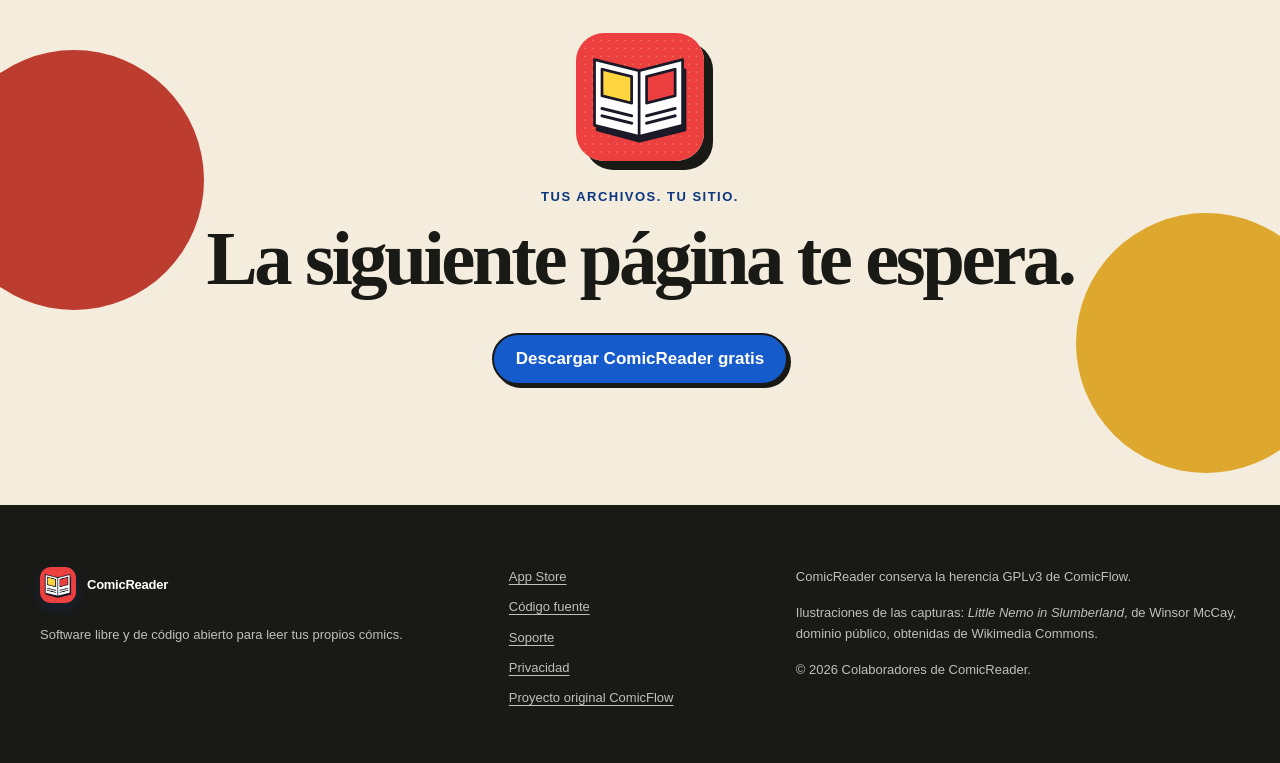
==== commit 08e80cfc: "Give first-time readers a free comic to try and measure guide downloads" ====
--- a/docs/es/index.html
+++ b/docs/es/index.html
@@ -18,8 +18,8 @@
 
   <meta property="og:type" content="website">
   <meta property="og:site_name" content="ComicReader">
-  <meta property="og:title" content="ComicReader — Abre la pantalla. Sigue leyendo.">
-  <meta property="og:description" content="Lleva tus cómics a iPhone Duo, iPad y Mac. Lee gratis, sincroniza con iCloud y añade Plus con una única compra opcional.">
+  <meta property="og:title" content="ComicReader — Lee tus cómics sin conexión en iPhone, iPad y Mac">
+  <meta property="og:description" content="Abre gratis tus cómics en CBZ, CBR clásico y PDF. Si quieres probar el lector, empieza con tres páginas originales de Little Nemo.">
   <meta property="og:url" content="https://pclemente.github.io/ComicReader/es/">
   <meta property="og:image" content="https://pclemente.github.io/ComicReader/assets/social.jpg">
   <meta property="og:image:width" content="1200">
@@ -73,14 +73,15 @@
   <main id="main">
     <section class="hero section-shell" aria-labelledby="hero-title">
       <div class="hero-copy">
-        <p class="eyebrow"><span>ComicReader 1.6</span> Hecho para iPhone Duo</p>
-        <h1 id="hero-title">Abre la pantalla.<br><em>Sigue leyendo.</em></h1>
-        <p class="hero-lede">ComicReader adapta las páginas y los controles al pliegue de Duo sin perder la página ni el zoom relativo. Ábrelo, ciérralo y sigue leyendo.</p>
-        <p class="hero-continuity">Después lleva tu biblioteca al iPad y al Mac con la sincronización iCloud gratuita y opcional.</p>
+        <p class="eyebrow"><span>ComicReader</span> iPhone, iPad y Mac</p>
+        <h1 id="hero-title">Tus cómics.<br><em>Sin conexión.</em></h1>
+        <p class="hero-lede">Lee gratis tus archivos CBZ, CBR clásico y PDF. Si el cómic ya está en tu dispositivo, no necesitas conexión a internet.</p>
+        <p class="hero-continuity">Si quieres seguir leyendo en otro dispositivo, activa iCloud para sincronizar tu biblioteca y la página por la que vas.</p>
         <div class="cta-row">
           <a class="button button-primary" href="https://apps.apple.com/app/apple-store/id1597314495?pt=10014801&amp;ct=website_es_16&amp;mt=8">Descargar gratis</a>
           <a class="text-link" href="#plus">Descubre Plus <span aria-hidden="true">↓</span></a>
         </div>
+        <p><a href="abrir-archivos-de-comic/#muestra">Lee una muestra gratuita de Little Nemo</a></p>
         <p class="compatibility">iOS 15 · iPadOS 15 · macOS 12 o posterior<br>Interfaz en inglés. La adaptación a Duo requiere iOS 27.1.</p>
       </div>
 
